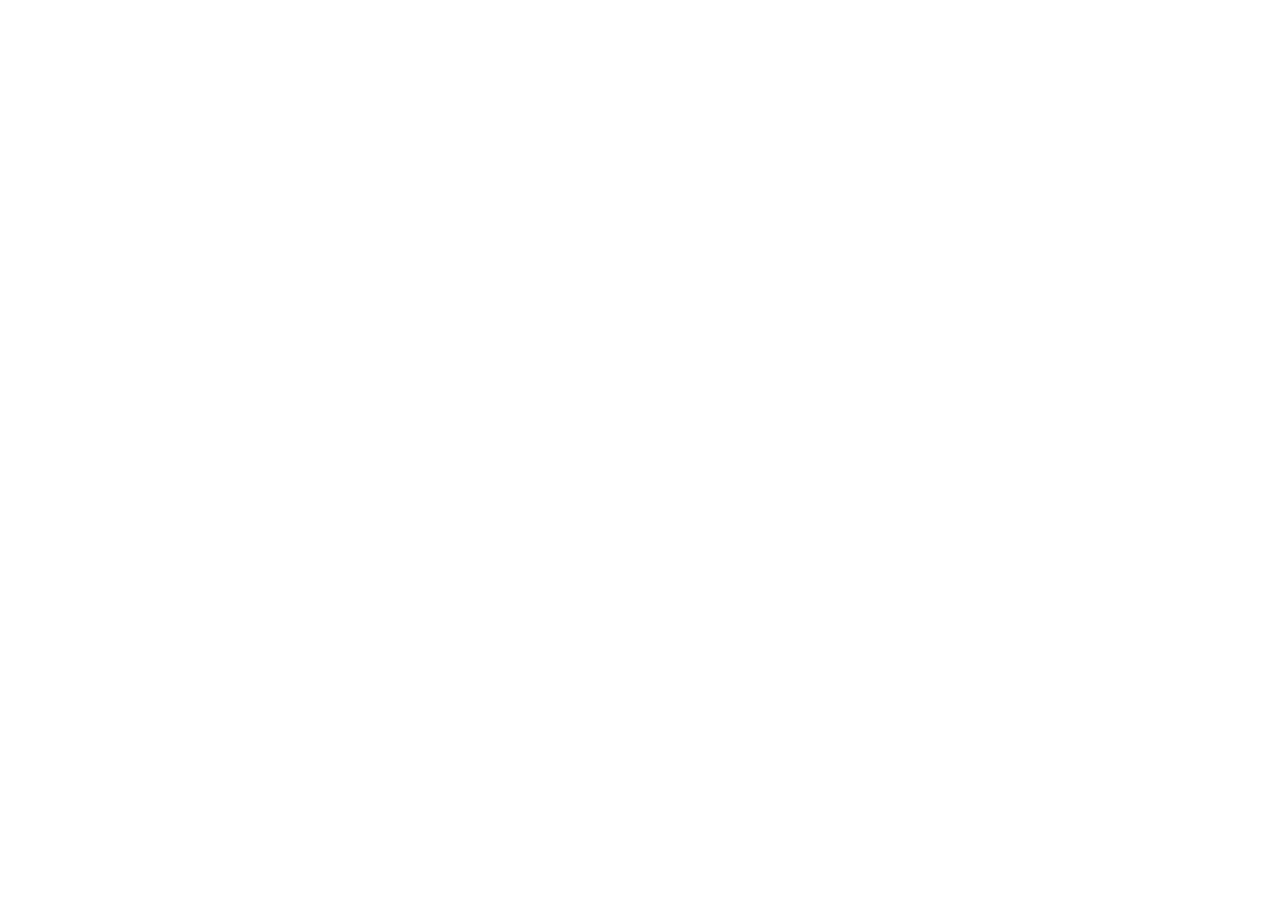
==== index.html @ a0171136 "updated rdr" ====
<!DOCTYPE html>
<html>
<head>
  <meta charset="utf-8">
  <meta name="viewport" content="width=device-width, initial-scale=1">
  <meta http-equiv="refresh" content="0; url=/film">
  <title></title>
</head>
<body>
</body>
</html>
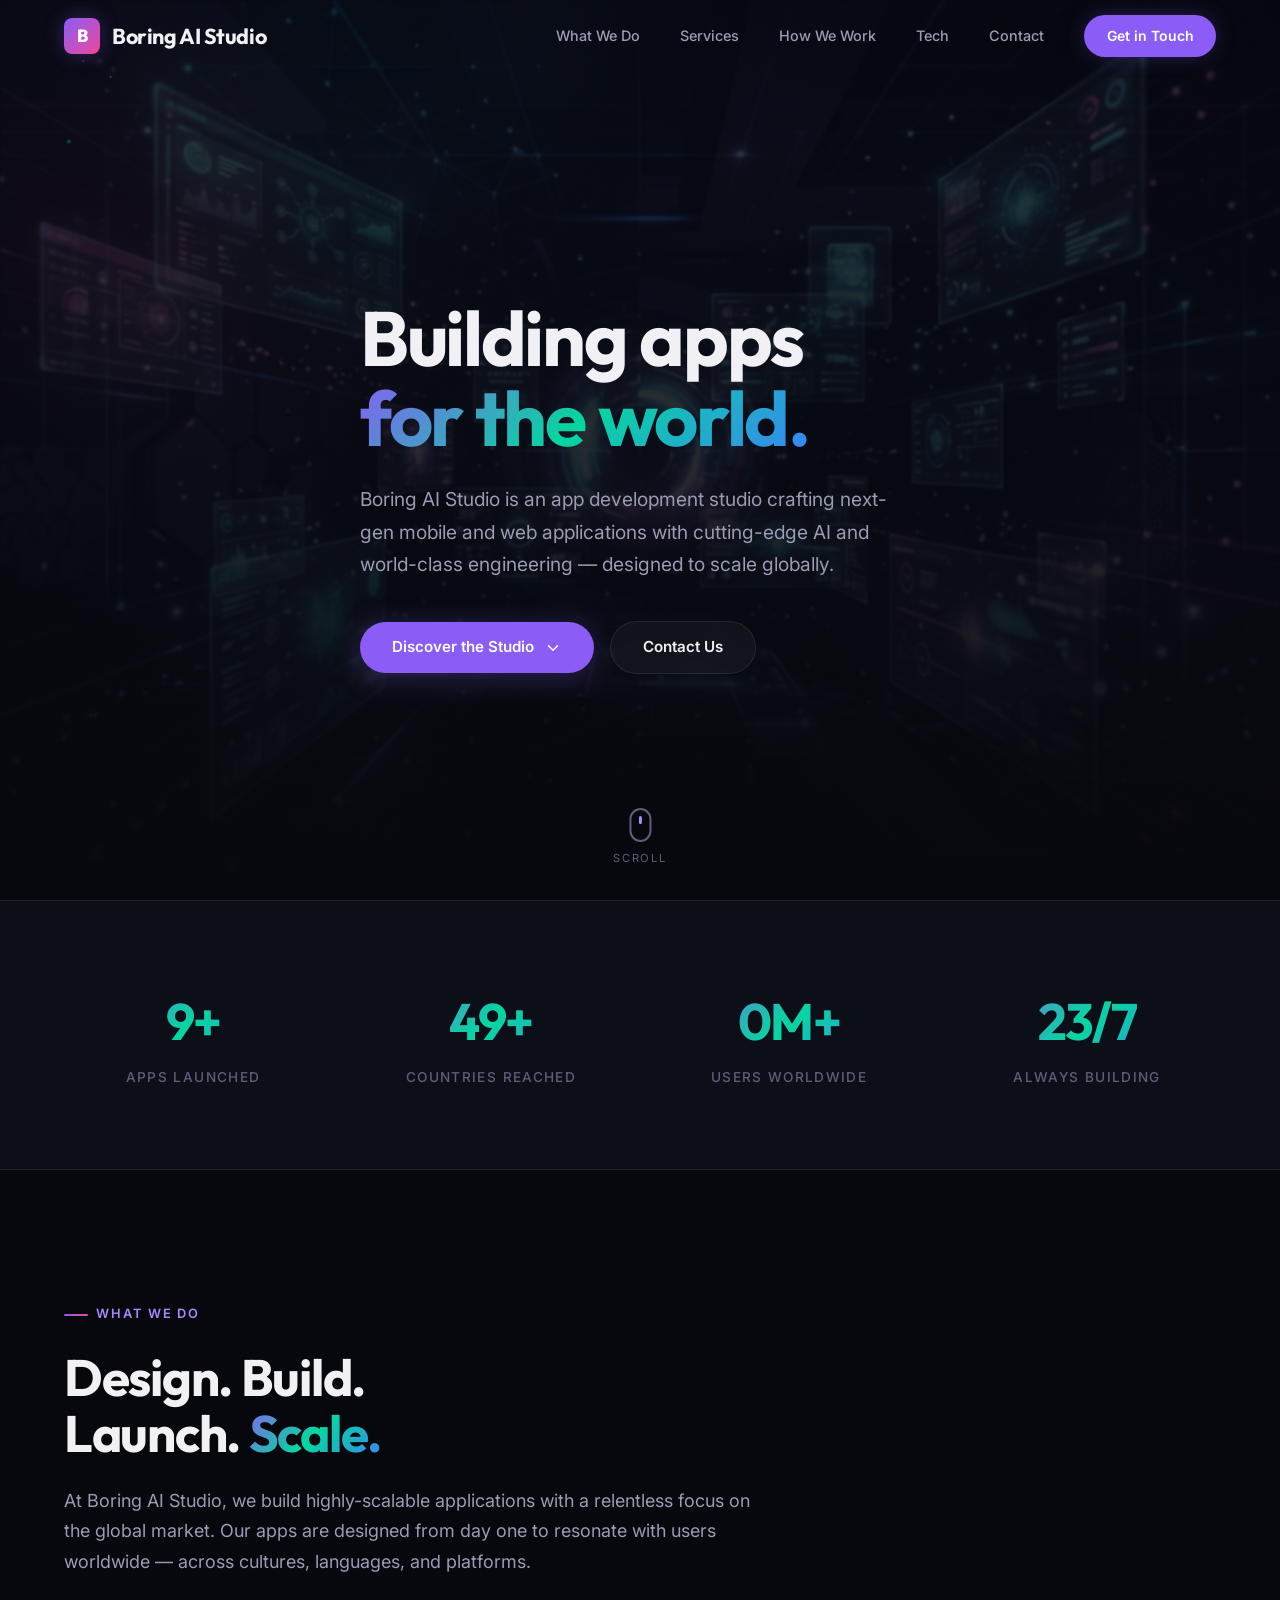
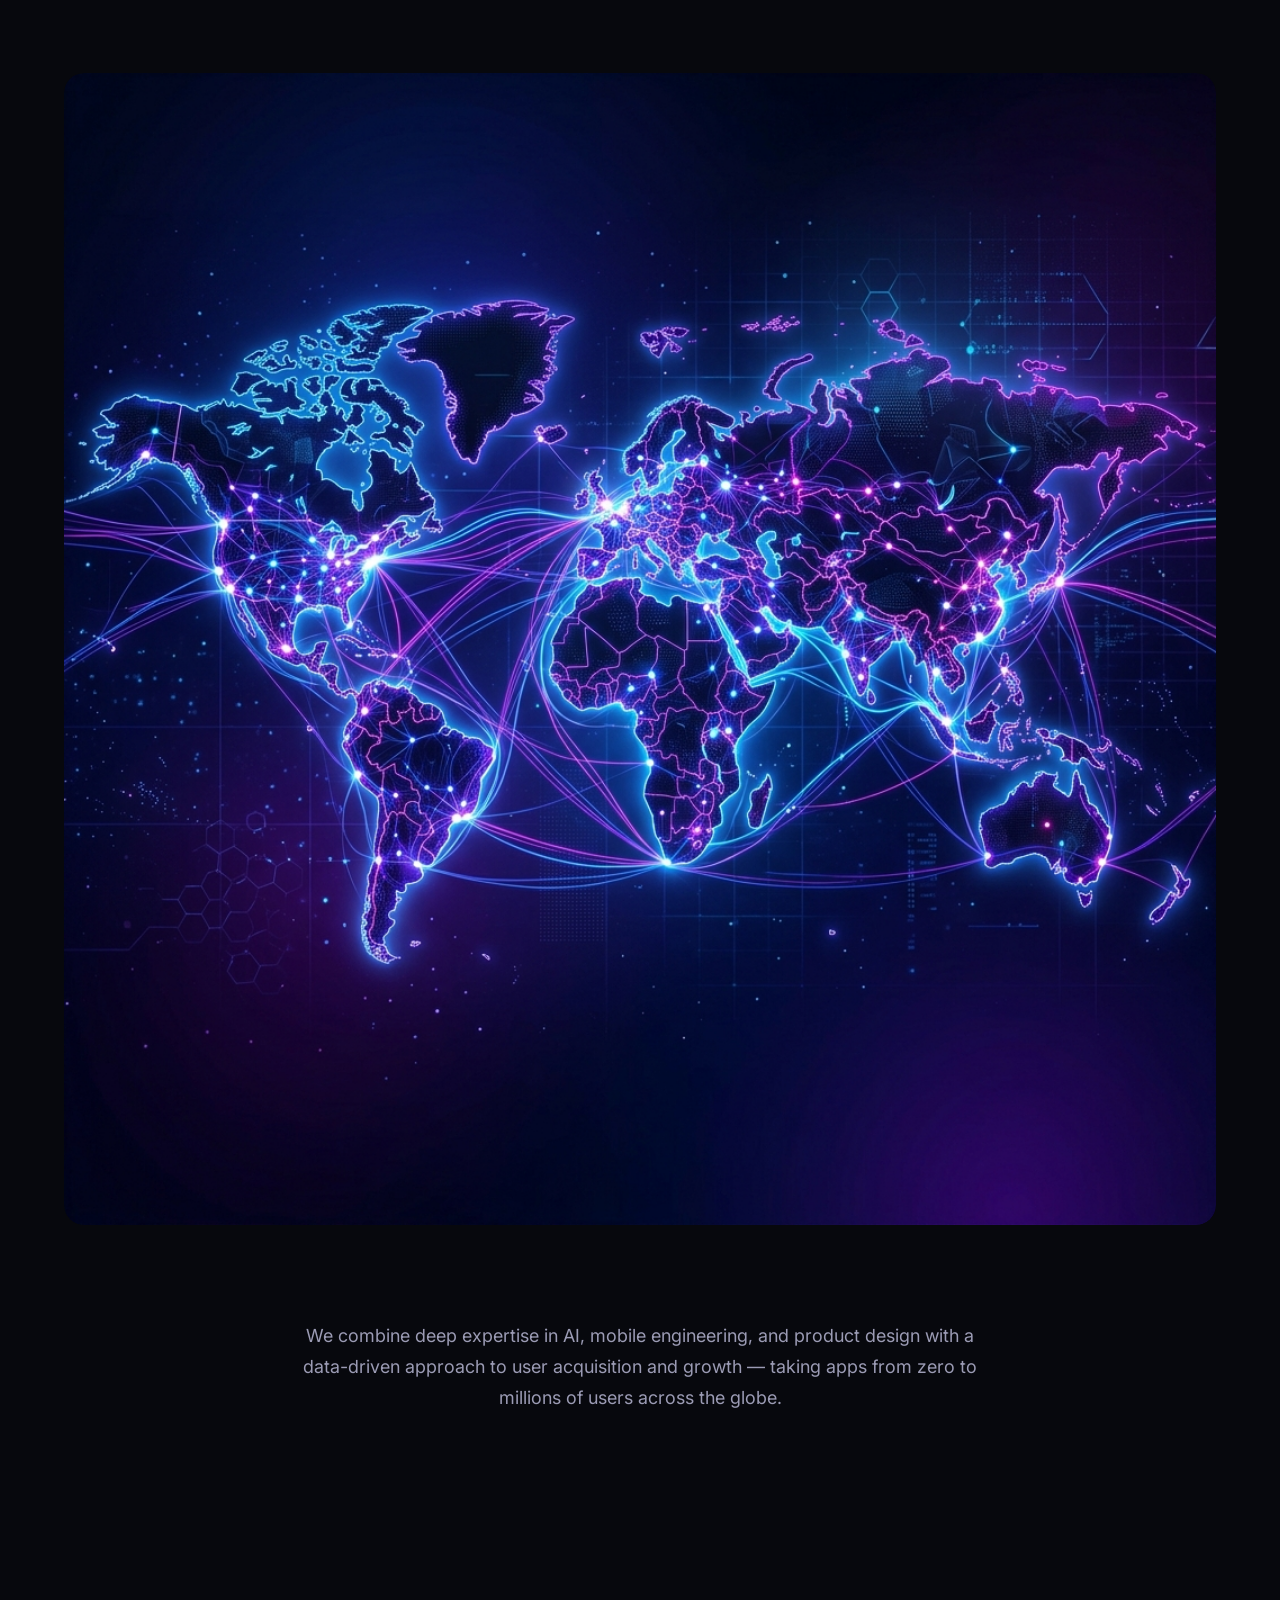
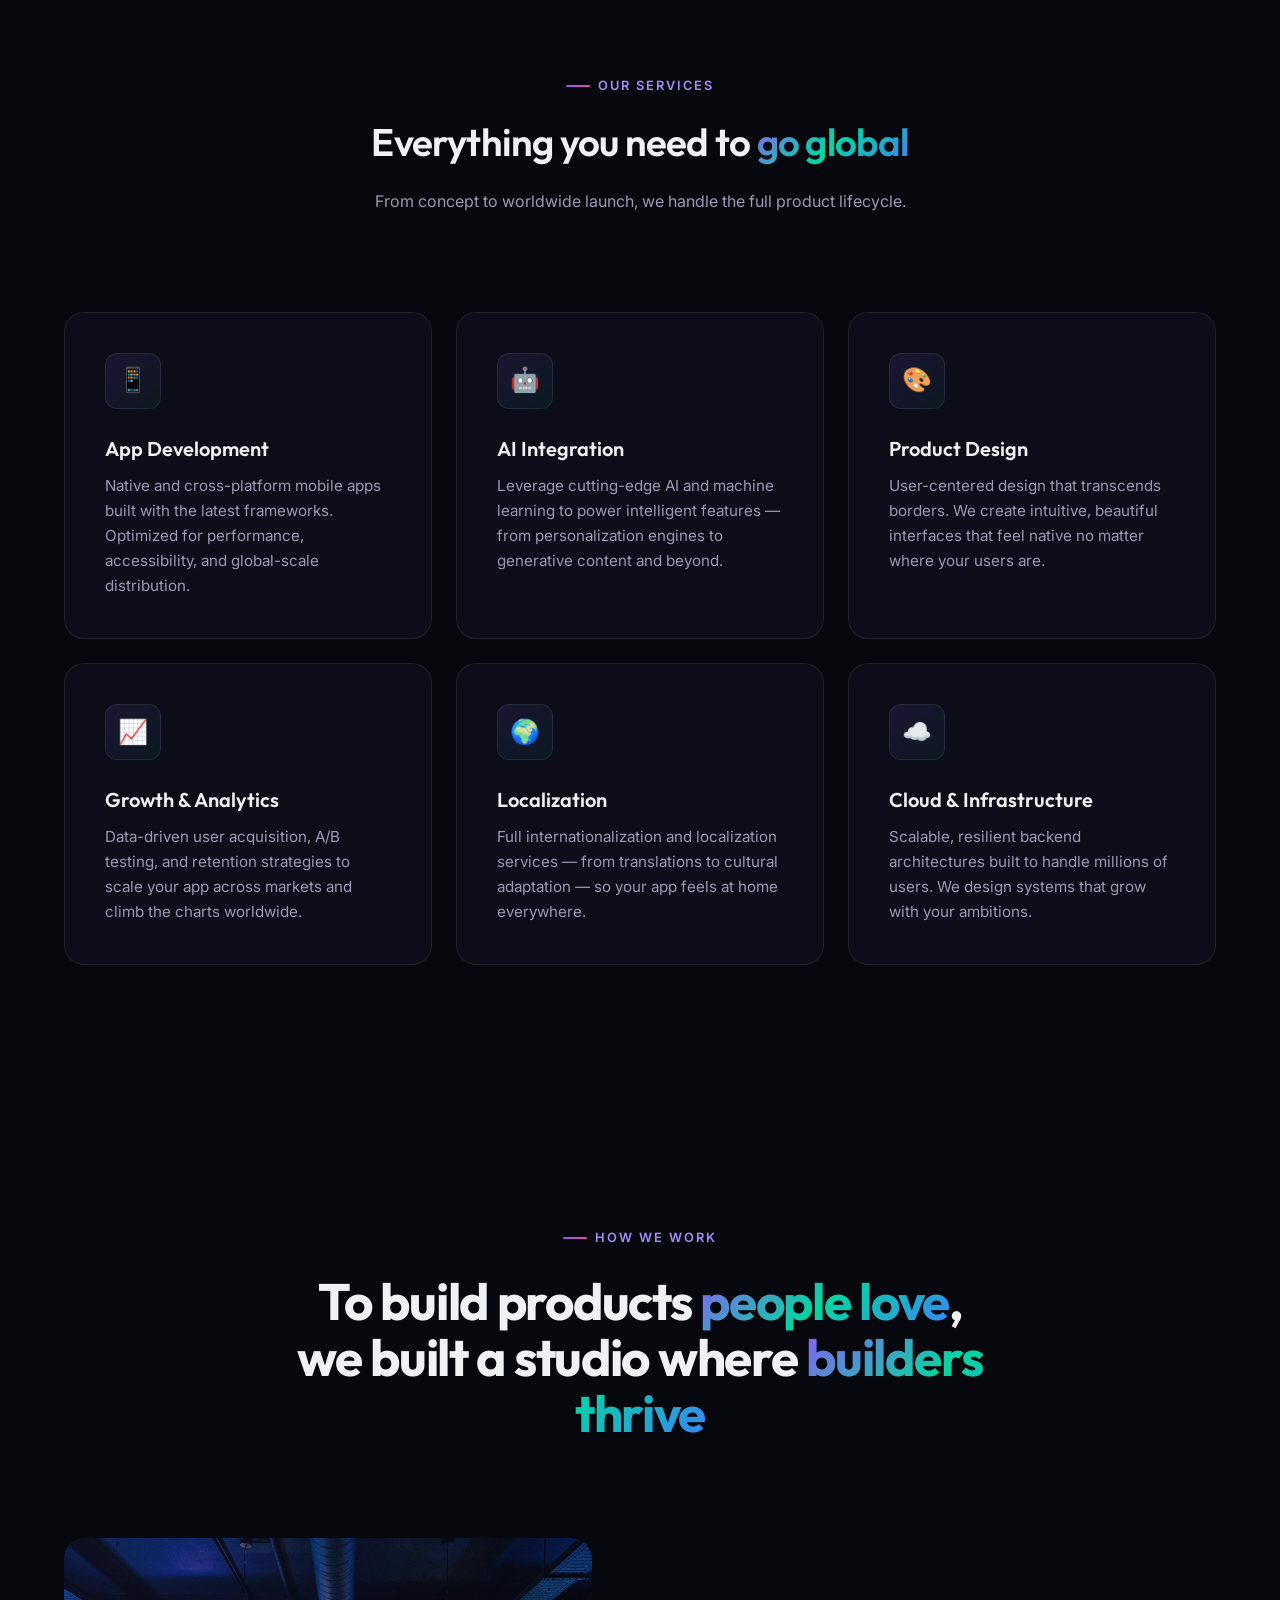
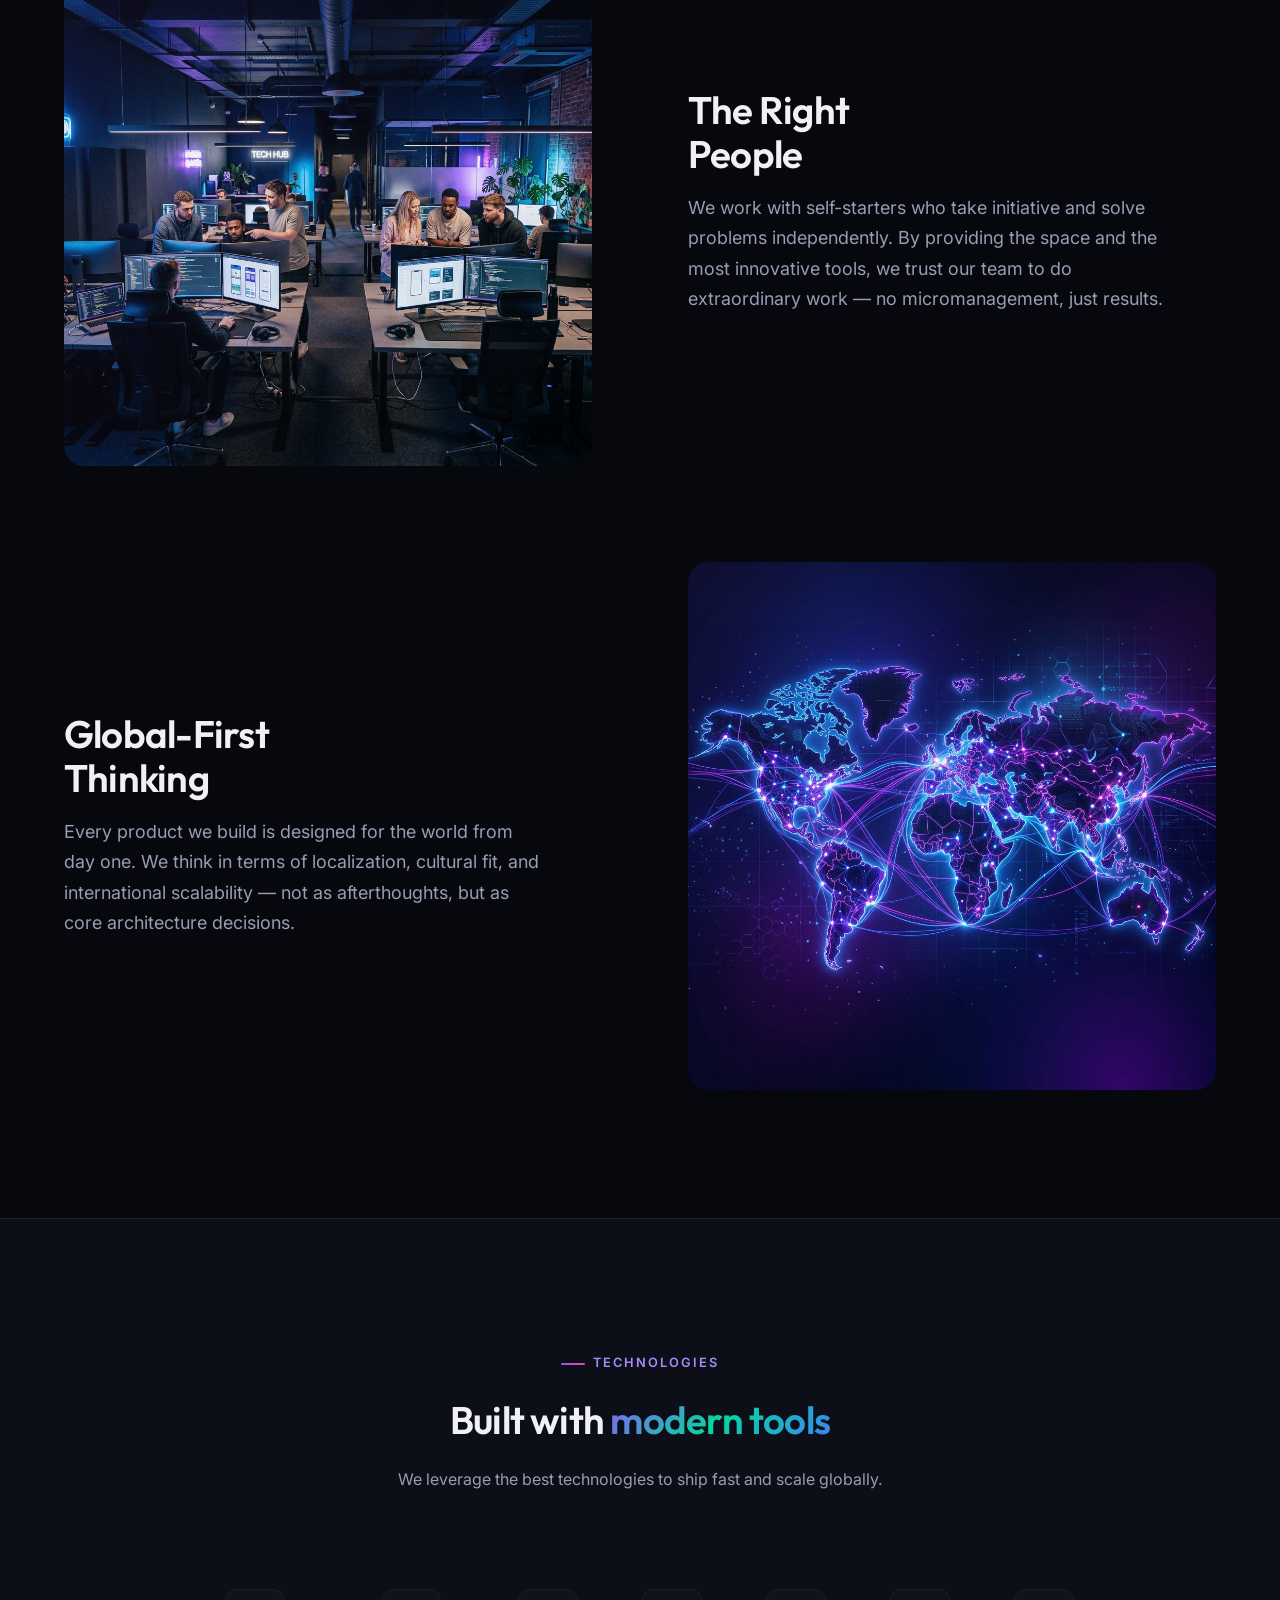
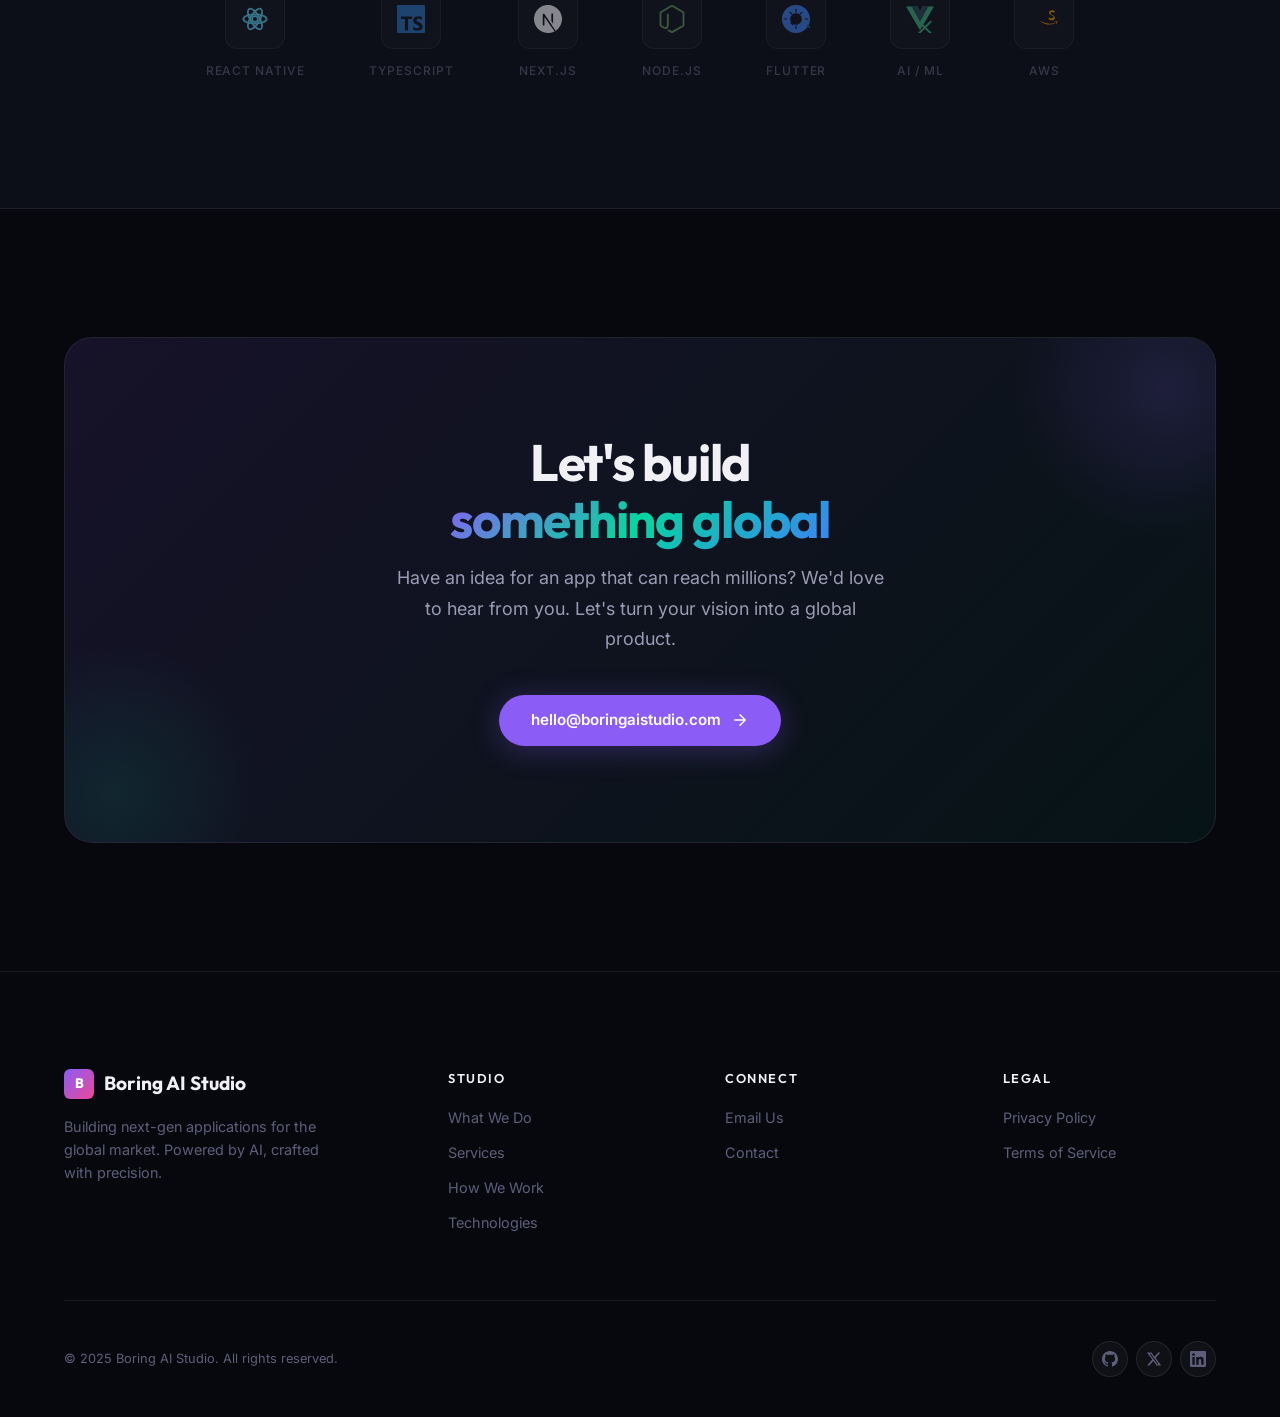
==== commit cc31dfaf: "BAA landing" ====
--- a/index.html
+++ b/index.html
@@ -1,11 +1,385 @@
 <!DOCTYPE html>
-<html>
+<html lang="en">
 <head>
-  <meta charset="utf-8">
-  <meta name="viewport" content="width=device-width, initial-scale=1">
-  <meta http-equiv="refresh" content="0; url=/film">
-  <title></title>
+  <meta charset="UTF-8">
+  <meta name="viewport" content="width=device-width, initial-scale=1.0, viewport-fit=cover">
+  <title>Boring AI Studio — Building Apps for the Global Market</title>
+  <meta name="description" content="Boring AI Studio is an app development studio building next-gen mobile and web applications for the global market using cutting-edge AI and modern technology.">
+  <meta name="robots" content="index,follow">
+
+  <!-- Open Graph -->
+  <meta property="og:title" content="Boring AI Studio — Building Apps for the Global Market">
+  <meta property="og:description" content="We design, build, and scale applications that reach users worldwide. Powered by AI, crafted with precision.">
+  <meta property="og:type" content="website">
+  <meta property="og:url" content="https://boringaistudio.com">
+  <meta property="og:locale" content="en_US">
+  <meta property="og:site_name" content="Boring AI Studio">
+
+  <!-- Twitter -->
+  <meta name="twitter:card" content="summary">
+
+  <!-- Fonts -->
+  <link rel="preconnect" href="https://fonts.googleapis.com">
+  <link rel="preconnect" href="https://fonts.gstatic.com" crossorigin>
+  <link href="https://fonts.googleapis.com/css2?family=Inter:wght@400;500;600;700&family=Outfit:wght@500;600;700;800&display=swap" rel="stylesheet">
+
+  <!-- Styles -->
+  <link rel="stylesheet" href="styles.css">
 </head>
 <body>
+
+  <!-- ============================================================
+       HEADER
+       ============================================================ -->
+  <header class="header" id="main-header">
+    <div class="header__inner">
+      <a href="/" class="header__logo" aria-label="Boring AI Studio Home">
+        <span class="header__logo-icon">B</span>
+        Boring AI Studio
+      </a>
+
+      <nav class="header__nav" aria-label="Main navigation">
+        <a href="#what-we-do" class="header__nav-link" id="nav-what-we-do">What We Do</a>
+        <a href="#services" class="header__nav-link" id="nav-services">Services</a>
+        <a href="#how-we-work" class="header__nav-link" id="nav-how-we-work">How We Work</a>
+        <a href="#tech" class="header__nav-link" id="nav-tech">Tech</a>
+        <a href="#contact" class="header__nav-link" id="nav-contact">Contact</a>
+        <a href="mailto:hello@boringaistudio.com" class="header__cta" id="header-cta">Get in Touch</a>
+      </nav>
+
+      <button class="header__menu-toggle" id="menu-toggle" aria-label="Menu toggle">
+        <span></span>
+        <span></span>
+        <span></span>
+      </button>
+    </div>
+  </header>
+
+  <!-- Mobile Nav Overlay -->
+  <div class="mobile-nav" id="mobile-nav">
+    <a href="#what-we-do" class="mobile-nav__link">What We Do</a>
+    <a href="#services" class="mobile-nav__link">Services</a>
+    <a href="#how-we-work" class="mobile-nav__link">How We Work</a>
+    <a href="#tech" class="mobile-nav__link">Tech</a>
+    <a href="#contact" class="mobile-nav__link">Contact</a>
+    <a href="mailto:hello@boringaistudio.com" class="btn btn--primary" style="margin-top: 1rem;">Get in Touch</a>
+  </div>
+
+  <main>
+
+    <!-- ============================================================
+         HERO
+         ============================================================ -->
+    <section class="hero" id="hero">
+      <div class="hero__bg">
+        <img src="assets/images/hero-bg.png" alt="" class="hero__bg-image" loading="eager">
+        <div class="hero__bg-overlay"></div>
+      </div>
+      <canvas class="hero__particles" id="hero-particles"></canvas>
+
+      <div class="container hero__content">
+        <h1 class="display-xl hero__title">
+          <span class="line">Building apps</span>
+          <span class="line"><span class="gradient-text">for the world.</span></span>
+        </h1>
+        <p class="hero__description">
+          Boring AI Studio is an app development studio crafting next-gen mobile and web applications with cutting-edge AI and world-class engineering — designed to scale globally.
+        </p>
+        <div class="hero__actions">
+          <a href="#what-we-do" class="btn btn--primary" id="hero-cta-discover">
+            Discover the Studio
+            <svg class="btn__icon" viewBox="0 0 24 24" fill="none" stroke="currentColor" stroke-width="2" stroke-linecap="round" stroke-linejoin="round"><path d="m6 9 6 6 6-6"/></svg>
+          </a>
+          <a href="mailto:hello@boringaistudio.com" class="btn btn--ghost" id="hero-cta-contact">
+            Contact Us
+          </a>
+        </div>
+      </div>
+
+      <div class="hero__scroll-indicator">
+        <div class="hero__scroll-mouse"></div>
+        <span>Scroll</span>
+      </div>
+    </section>
+
+    <!-- ============================================================
+         STATS
+         ============================================================ -->
+    <section class="stats" id="stats">
+      <div class="container">
+        <div class="stats__grid">
+          <div class="stat reveal">
+            <div class="stat__number" data-count-to="10" data-count-suffix="+">0</div>
+            <div class="stat__label">Apps Launched</div>
+          </div>
+          <div class="stat reveal reveal-delay-1">
+            <div class="stat__number" data-count-to="50" data-count-suffix="+">0</div>
+            <div class="stat__label">Countries Reached</div>
+          </div>
+          <div class="stat reveal reveal-delay-2">
+            <div class="stat__number" data-count-to="1" data-count-suffix="M+">0</div>
+            <div class="stat__label">Users Worldwide</div>
+          </div>
+          <div class="stat reveal reveal-delay-3">
+            <div class="stat__number" data-count-to="24" data-count-suffix="/7">0</div>
+            <div class="stat__label">Always Building</div>
+          </div>
+        </div>
+      </div>
+    </section>
+
+    <!-- ============================================================
+         WHAT WE DO
+         ============================================================ -->
+    <section class="what-we-do" id="what-we-do">
+      <div class="container">
+        <div class="what-we-do__header reveal">
+          <span class="section-label">What We Do</span>
+          <h2 class="display-lg what-we-do__title">Design. Build.<br>Launch. <span class="gradient-text">Scale.</span></h2>
+          <p class="body-lg">
+            At Boring AI Studio, we build highly-scalable applications with a relentless focus on the global market. Our apps are designed from day one to resonate with users worldwide — across cultures, languages, and platforms.
+          </p>
+        </div>
+
+        <div class="what-we-do__image-section reveal">
+          <img src="assets/images/global-reach.png" alt="Boring AI Studio global reach map showing connections across continents" loading="lazy">
+        </div>
+
+        <p class="what-we-do__description body-lg reveal">
+          We combine deep expertise in AI, mobile engineering, and product design with a data-driven approach to user acquisition and growth — taking apps from zero to millions of users across the globe.
+        </p>
+      </div>
+    </section>
+
+    <!-- ============================================================
+         SERVICES
+         ============================================================ -->
+    <section class="services" id="services">
+      <div class="container">
+        <div class="services__header reveal">
+          <span class="section-label">Our Services</span>
+          <h2 class="display-md services__title">Everything you need to <span class="gradient-text">go global</span></h2>
+          <p class="body-md">
+            From concept to worldwide launch, we handle the full product lifecycle.
+          </p>
+        </div>
+
+        <div class="services__grid">
+          <article class="service-card reveal" id="service-app-dev">
+            <div class="service-card__icon">📱</div>
+            <h3 class="service-card__title">App Development</h3>
+            <p class="service-card__text">Native and cross-platform mobile apps built with the latest frameworks. Optimized for performance, accessibility, and global-scale distribution.</p>
+          </article>
+
+          <article class="service-card reveal reveal-delay-1" id="service-ai">
+            <div class="service-card__icon">🤖</div>
+            <h3 class="service-card__title">AI Integration</h3>
+            <p class="service-card__text">Leverage cutting-edge AI and machine learning to power intelligent features — from personalization engines to generative content and beyond.</p>
+          </article>
+
+          <article class="service-card reveal reveal-delay-2" id="service-design">
+            <div class="service-card__icon">🎨</div>
+            <h3 class="service-card__title">Product Design</h3>
+            <p class="service-card__text">User-centered design that transcends borders. We create intuitive, beautiful interfaces that feel native no matter where your users are.</p>
+          </article>
+
+          <article class="service-card reveal reveal-delay-1" id="service-growth">
+            <div class="service-card__icon">📈</div>
+            <h3 class="service-card__title">Growth & Analytics</h3>
+            <p class="service-card__text">Data-driven user acquisition, A/B testing, and retention strategies to scale your app across markets and climb the charts worldwide.</p>
+          </article>
+
+          <article class="service-card reveal reveal-delay-2" id="service-localization">
+            <div class="service-card__icon">🌍</div>
+            <h3 class="service-card__title">Localization</h3>
+            <p class="service-card__text">Full internationalization and localization services — from translations to cultural adaptation — so your app feels at home everywhere.</p>
+          </article>
+
+          <article class="service-card reveal reveal-delay-3" id="service-infra">
+            <div class="service-card__icon">☁️</div>
+            <h3 class="service-card__title">Cloud & Infrastructure</h3>
+            <p class="service-card__text">Scalable, resilient backend architectures built to handle millions of users. We design systems that grow with your ambitions.</p>
+          </article>
+        </div>
+      </div>
+    </section>
+
+    <!-- ============================================================
+         HOW WE WORK
+         ============================================================ -->
+    <section class="how-we-work" id="how-we-work">
+      <div class="container">
+        <div class="how-we-work__header reveal">
+          <span class="section-label">How We Work</span>
+          <h2 class="display-lg how-we-work__title">
+            To build products <span class="gradient-text">people love</span>,<br>
+            we built a studio where <span class="gradient-text">builders thrive</span>
+          </h2>
+        </div>
+
+        <div class="feature-row reveal">
+          <div class="feature-row__visual">
+            <img src="assets/images/team-work.png" alt="Boring AI Studio team collaborating in modern workspace" loading="lazy">
+          </div>
+          <div class="feature-row__content">
+            <h3 class="display-md feature-row__title">The Right<br>People</h3>
+            <p class="body-lg feature-row__text">
+              We work with self-starters who take initiative and solve problems independently. By providing the space and the most innovative tools, we trust our team to do extraordinary work — no micromanagement, just results.
+            </p>
+          </div>
+        </div>
+
+        <div class="feature-row feature-row--reverse reveal">
+          <div class="feature-row__visual">
+            <img src="assets/images/global-reach.png" alt="Cutting-edge technology powering global app distribution" loading="lazy">
+          </div>
+          <div class="feature-row__content">
+            <h3 class="display-md feature-row__title">Global-First<br>Thinking</h3>
+            <p class="body-lg feature-row__text">
+              Every product we build is designed for the world from day one. We think in terms of localization, cultural fit, and international scalability — not as afterthoughts, but as core architecture decisions.
+            </p>
+          </div>
+        </div>
+      </div>
+    </section>
+
+    <!-- ============================================================
+         TECH STACK
+         ============================================================ -->
+    <section class="tech-stack" id="tech">
+      <div class="container">
+        <div class="tech-stack__header reveal">
+          <span class="section-label">Technologies</span>
+          <h2 class="display-md tech-stack__title">Built with <span class="gradient-text">modern tools</span></h2>
+          <p class="body-md" style="max-width: 500px; margin: var(--space-sm) auto 0;">We leverage the best technologies to ship fast and scale globally.</p>
+        </div>
+
+        <div class="tech-stack__logos reveal">
+          <div class="tech-logo">
+            <div class="tech-logo__icon">
+              <svg width="28" height="28" viewBox="0 0 24 24" fill="none" stroke="#61dafb" stroke-width="1.5"><circle cx="12" cy="12" r="2.5"/><ellipse cx="12" cy="12" rx="10" ry="4"/><ellipse cx="12" cy="12" rx="10" ry="4" transform="rotate(60 12 12)"/><ellipse cx="12" cy="12" rx="10" ry="4" transform="rotate(120 12 12)"/></svg>
+            </div>
+            <span class="tech-logo__name">React Native</span>
+          </div>
+          <div class="tech-logo">
+            <div class="tech-logo__icon">
+              <svg width="28" height="28" viewBox="0 0 24 24" fill="#3178c6"><path d="M1.125 0C.502 0 0 .502 0 1.125v21.75C0 23.498.502 24 1.125 24h21.75c.623 0 1.125-.502 1.125-1.125V1.125C24 .502 23.498 0 22.875 0zm17.363 9.75c.612 0 1.154.037 1.627.111a6.38 6.38 0 0 1 1.306.34v2.458a3.95 3.95 0 0 0-.643-.361 5.093 5.093 0 0 0-.717-.26 5.453 5.453 0 0 0-1.426-.2c-.3 0-.573.028-.819.086a2.1 2.1 0 0 0-.623.242c-.17.104-.3.229-.393.374a.888.888 0 0 0-.14.49c0 .196.053.373.156.529.104.156.252.304.443.444s.423.276.696.41c.273.135.582.274.926.416.47.197.892.407 1.266.628.374.222.695.473.963.753.268.279.472.598.614.957.142.359.214.776.214 1.253 0 .657-.125 1.21-.373 1.656a3.033 3.033 0 0 1-1.012 1.085 4.38 4.38 0 0 1-1.487.596c-.566.12-1.163.18-1.79.18a9.916 9.916 0 0 1-1.84-.164 5.544 5.544 0 0 1-1.512-.493v-2.63a5.033 5.033 0 0 0 3.237 1.2c.333 0 .624-.03.872-.09.249-.06.456-.144.623-.25.166-.108.29-.234.373-.38a1.023 1.023 0 0 0-.074-1.089 2.12 2.12 0 0 0-.537-.5 5.597 5.597 0 0 0-.807-.444 27.72 27.72 0 0 0-1.007-.436c-.918-.383-1.602-.852-2.053-1.405-.45-.553-.676-1.222-.676-2.005 0-.614.123-1.141.369-1.582.246-.441.58-.804 1.004-1.089a4.494 4.494 0 0 1 1.47-.629 7.536 7.536 0 0 1 1.77-.201zm-15.113.188h9.563v2.166H9.506v9.646H6.789v-9.646H3.375z"/></svg>
+            </div>
+            <span class="tech-logo__name">TypeScript</span>
+          </div>
+          <div class="tech-logo">
+            <div class="tech-logo__icon">
+              <svg width="28" height="28" viewBox="0 0 24 24" fill="none"><path d="M11.572 0c-.176 0-.31.001-.358.007a19.76 19.76 0 0 1-.364.033C7.443.346 4.25 2.185 2.228 5.012a11.875 11.875 0 0 0-2.119 5.243c-.096.659-.108.854-.108 1.747s.012 1.089.108 1.748c.652 4.506 3.86 8.292 8.209 9.695.779.25 1.6.422 2.534.525.363.04 1.935.04 2.299 0 1.611-.178 2.977-.577 4.323-1.264.207-.106.247-.134.219-.158-.02-.013-.9-1.195-1.955-2.62l-1.919-2.592-2.404-3.558a338.739 338.739 0 0 0-2.422-3.556c-.009-.002-.018 1.579-.023 3.51-.007 3.38-.01 3.515-.052 3.595a.426.426 0 0 1-.206.214c-.075.037-.14.044-.495.044H7.81l-.108-.068a.438.438 0 0 1-.157-.171l-.05-.106.006-4.703.007-4.705.072-.092a.645.645 0 0 1 .174-.143c.096-.047.134-.051.54-.051.478 0 .558.018.682.154.035.038 1.337 1.999 2.895 4.361a10760.433 10760.433 0 0 0 4.735 7.17l1.9 2.879.096-.063a12.317 12.317 0 0 0 2.466-2.163 11.944 11.944 0 0 0 2.824-6.134c.096-.66.108-.854.108-1.748 0-.893-.012-1.088-.108-1.747-.652-4.506-3.86-8.292-8.208-9.695a12.597 12.597 0 0 0-2.499-.523A33.119 33.119 0 0 0 11.572 0zm4.069 7.217c.347 0 .408.005.486.047a.473.473 0 0 1 .237.277c.018.06.023 1.365.018 4.304l-.006 4.218-.744-1.14-.746-1.14v-3.066c0-1.982.01-3.097.023-3.15a.478.478 0 0 1 .233-.296c.096-.05.13-.054.5-.054z" fill="white"/></svg>
+            </div>
+            <span class="tech-logo__name">Next.js</span>
+          </div>
+          <div class="tech-logo">
+            <div class="tech-logo__icon">
+              <svg width="28" height="28" viewBox="0 0 24 24" fill="#68a063"><path d="M11.998 24c-.321 0-.641-.084-.922-.247l-2.936-1.737c-.438-.245-.224-.332-.08-.383.585-.203.703-.25 1.328-.604.065-.037.151-.023.218.017l2.256 1.339a.29.29 0 0 0 .272 0l8.795-5.076a.277.277 0 0 0 .134-.238V6.921a.283.283 0 0 0-.137-.242l-8.791-5.072a.278.278 0 0 0-.271 0L3.075 6.68a.284.284 0 0 0-.139.241v10.15a.27.27 0 0 0 .138.236l2.409 1.392c1.307.654 2.108-.116 2.108-.89V7.787c0-.142.114-.253.256-.253h1.115c.139 0 .255.112.255.253v10.021c0 1.745-.95 2.745-2.604 2.745-.508 0-.909 0-2.026-.551L2.28 18.675a1.857 1.857 0 0 1-.922-1.604V6.921c0-.659.353-1.275.922-1.603L11.076.242a1.924 1.924 0 0 1 1.846 0l8.794 5.076c.57.329.924.944.924 1.603v10.15a1.86 1.86 0 0 1-.924 1.604l-8.794 5.078a1.842 1.842 0 0 1-.924.247z"/></svg>
+            </div>
+            <span class="tech-logo__name">Node.js</span>
+          </div>
+          <div class="tech-logo">
+            <div class="tech-logo__icon">
+              <svg width="28" height="28" viewBox="0 0 24 24" fill="#4285f4"><path d="M12 0C5.372 0 0 5.373 0 12s5.372 12 12 12 12-5.373 12-12S18.628 0 12 0zm-.5 3.5h1v3h-1zm-4.5 2l2.12 2.12-.71.71L6.29 6.21zm10 0l.71.71-2.12 2.12-.71-.71zM12 7c2.76 0 5 2.24 5 5s-2.24 5-5 5-5-2.24-5-5 2.24-5 5-5zm-7.5 4.5v1h-3v-1zm18 0v1h-3v-1zm-12.62 5.38l-.71.71-2.12-2.12.71-.71zm12.24 0l2.12 2.12-.71.71-2.12-2.12zM11.5 17.5h1v3h-1z"/></svg>
+            </div>
+            <span class="tech-logo__name">Flutter</span>
+          </div>
+          <div class="tech-logo">
+            <div class="tech-logo__icon">
+              <svg width="28" height="28" viewBox="0 0 24 24" fill="none"><path d="M22.2 14.4L21 13.2l-4.8 4.8-4.8-4.8-1.2 1.2 4.8 4.8-4.8 4.8 1.2 1.2 4.8-4.8 4.8 4.8 1.2-1.2-4.8-4.8z" fill="#41B883"/><path d="M14.4 1.2L12 5.4 9.6 1.2H0l12 20.4L24 1.2z" fill="#41B883"/><path d="M14.4 1.2L12 5.4 9.6 1.2H4.8L12 14.4 19.2 1.2z" fill="#35495E"/></svg>
+            </div>
+            <span class="tech-logo__name">AI / ML</span>
+          </div>
+          <div class="tech-logo">
+            <div class="tech-logo__icon">
+              <svg width="28" height="28" viewBox="0 0 24 24" fill="#FF9900"><path d="M18.75 11.35a4.32 4.32 0 0 1-.79-.08 3.55 3.55 0 0 1-.73-.2l-.14-.08-.13-.07-.11-.07a.28.28 0 0 0-.32.04l-.14.11a1.93 1.93 0 0 0-.17.19c-.06.08-.11.16-.15.25a1.68 1.68 0 0 0-.1.29.55.55 0 0 0 .04.38c.07.13.2.25.38.35a4.06 4.06 0 0 0 .58.28c.23.09.48.17.75.23.27.06.55.1.84.12.29.01.58 0 .86-.05a3.12 3.12 0 0 0 .82-.26c.26-.12.49-.28.68-.49.19-.2.34-.46.43-.77.09-.3.1-.57.05-.82a2.1 2.1 0 0 0-.29-.7 3.26 3.26 0 0 0-.49-.58c-.19-.17-.39-.33-.6-.46-.21-.14-.43-.26-.65-.37a8.94 8.94 0 0 1-.65-.33c-.21-.12-.39-.24-.55-.37a1.54 1.54 0 0 1-.36-.41.88.88 0 0 1-.12-.48c0-.16.04-.3.12-.42.08-.12.18-.22.3-.3.13-.08.27-.14.43-.17.16-.04.32-.05.49-.05.12 0 .23.01.35.03s.23.05.34.08.21.08.31.13.19.1.28.16l.12.08a.28.28 0 0 0 .32-.04l.21-.2c.07-.08.13-.16.18-.25a1.1 1.1 0 0 0 .1-.27c.02-.1.02-.2 0-.3a.62.62 0 0 0-.16-.3c-.09-.1-.22-.2-.38-.28a3.22 3.22 0 0 0-.56-.22c-.21-.06-.44-.1-.68-.13-.24-.03-.49-.04-.74-.02-.25.02-.5.06-.73.13-.24.07-.46.16-.67.28-.21.12-.39.27-.55.45-.16.18-.28.39-.37.64-.09.25-.11.49-.08.72.03.23.11.44.24.64.13.2.29.37.49.53.2.16.41.3.64.43.23.13.47.25.71.36.25.11.49.22.71.33.23.11.43.23.61.37.18.13.33.28.44.44.11.16.17.35.17.56z"/><path d="M21.83 15.48a10.85 10.85 0 0 1-5.18 1.29 11.36 11.36 0 0 1-7.66-2.91c-.16-.14-.03-.34.17-.23A15.42 15.42 0 0 0 16.79 16a15.19 15.19 0 0 0 4.61-.72c.23-.09.42.15.19.34z"/><path d="M22.73 14.38c-.22-.28-1.43-.13-1.97-.07-.17.02-.19-.12-.04-.23 .97-.68 2.55-.48 2.73-.25.19.23-.05 1.83-.96 2.59-.14.12-.27.05-.21-.1.2-.51.66-1.66.45-1.94z"/></svg>
+            </div>
+            <span class="tech-logo__name">AWS</span>
+          </div>
+        </div>
+      </div>
+    </section>
+
+    <!-- ============================================================
+         CTA
+         ============================================================ -->
+    <section class="cta" id="contact">
+      <div class="container">
+        <div class="cta__inner reveal">
+          <h2 class="display-lg cta__title">Let's build<br><span class="gradient-text">something global</span></h2>
+          <p class="body-lg cta__text">Have an idea for an app that can reach millions? We'd love to hear from you. Let's turn your vision into a global product.</p>
+          <div class="cta__actions">
+            <a href="mailto:hello@boringaistudio.com" class="btn btn--primary" id="cta-email">
+              hello@boringaistudio.com
+              <svg class="btn__icon" viewBox="0 0 24 24" fill="none" stroke="currentColor" stroke-width="2" stroke-linecap="round" stroke-linejoin="round"><path d="M5 12h14M12 5l7 7-7 7"/></svg>
+            </a>
+          </div>
+        </div>
+      </div>
+    </section>
+
+  </main>
+
+  <!-- ============================================================
+       FOOTER
+       ============================================================ -->
+  <footer class="footer">
+    <div class="container">
+      <div class="footer__inner">
+        <div class="footer__brand">
+          <div class="footer__logo">
+            <span class="footer__logo-icon">B</span>
+            Boring AI Studio
+          </div>
+          <p class="footer__tagline">Building next-gen applications for the global market. Powered by AI, crafted with precision.</p>
+        </div>
+
+        <div>
+          <h4 class="footer__column-title">Studio</h4>
+          <ul class="footer__links">
+            <li><a href="#what-we-do" class="footer__link" id="footer-what-we-do">What We Do</a></li>
+            <li><a href="#services" class="footer__link" id="footer-services">Services</a></li>
+            <li><a href="#how-we-work" class="footer__link" id="footer-how-we-work">How We Work</a></li>
+            <li><a href="#tech" class="footer__link" id="footer-tech">Technologies</a></li>
+          </ul>
+        </div>
+
+        <div>
+          <h4 class="footer__column-title">Connect</h4>
+          <ul class="footer__links">
+            <li><a href="mailto:hello@boringaistudio.com" class="footer__link" id="footer-email">Email Us</a></li>
+            <li><a href="#contact" class="footer__link" id="footer-contact">Contact</a></li>
+          </ul>
+        </div>
+
+        <div>
+          <h4 class="footer__column-title">Legal</h4>
+          <ul class="footer__links">
+            <li><a href="#" class="footer__link" id="footer-privacy">Privacy Policy</a></li>
+            <li><a href="#" class="footer__link" id="footer-terms">Terms of Service</a></li>
+          </ul>
+        </div>
+      </div>
+
+      <div class="footer__bottom">
+        <p class="footer__copyright">&copy; 2025 Boring AI Studio. All rights reserved.</p>
+        <div class="footer__socials">
+          <a href="#" class="footer__social-link" aria-label="GitHub" id="social-github">
+            <svg viewBox="0 0 24 24"><path d="M12 0c-6.626 0-12 5.373-12 12 0 5.302 3.438 9.8 8.207 11.387.599.111.793-.261.793-.577v-2.234c-3.338.726-4.033-1.416-4.033-1.416-.546-1.387-1.333-1.756-1.333-1.756-1.089-.745.083-.729.083-.729 1.205.084 1.839 1.237 1.839 1.237 1.07 1.834 2.807 1.304 3.492.997.107-.775.418-1.305.762-1.604-2.665-.305-5.467-1.334-5.467-5.931 0-1.311.469-2.381 1.236-3.221-.124-.303-.535-1.524.117-3.176 0 0 1.008-.322 3.301 1.23.957-.266 1.983-.399 3.003-.404 1.02.005 2.047.138 3.006.404 2.291-1.552 3.297-1.23 3.297-1.23.653 1.653.242 2.874.118 3.176.77.84 1.235 1.911 1.235 3.221 0 4.609-2.807 5.624-5.479 5.921.43.372.823 1.102.823 2.222v3.293c0 .319.192.694.801.576 4.765-1.589 8.199-6.086 8.199-11.386 0-6.627-5.373-12-12-12z"/></svg>
+          </a>
+          <a href="#" class="footer__social-link" aria-label="X (Twitter)" id="social-twitter">
+            <svg viewBox="0 0 24 24"><path d="M18.244 2.25h3.308l-7.227 8.26 8.502 11.24H16.17l-5.214-6.817L4.99 21.75H1.68l7.73-8.835L1.254 2.25H8.08l4.713 6.231zm-1.161 17.52h1.833L7.084 4.126H5.117z"/></svg>
+          </a>
+          <a href="#" class="footer__social-link" aria-label="LinkedIn" id="social-linkedin">
+            <svg viewBox="0 0 24 24"><path d="M20.447 20.452h-3.554v-5.569c0-1.328-.027-3.037-1.852-3.037-1.853 0-2.136 1.445-2.136 2.939v5.667H9.351V9h3.414v1.561h.046c.477-.9 1.637-1.85 3.37-1.85 3.601 0 4.267 2.37 4.267 5.455v6.286zM5.337 7.433c-1.144 0-2.063-.926-2.063-2.065 0-1.138.92-2.063 2.063-2.063 1.14 0 2.064.925 2.064 2.063 0 1.139-.925 2.065-2.064 2.065zm1.782 13.019H3.555V9h3.564v11.452zM22.225 0H1.771C.792 0 0 .774 0 1.729v20.542C0 23.227.792 24 1.771 24h20.451C23.2 24 24 23.227 24 22.271V1.729C24 .774 23.2 0 22.222 0h.003z"/></svg>
+          </a>
+        </div>
+      </div>
+    </div>
+  </footer>
+
+  <!-- Scripts -->
+  <script src="script.js"></script>
 </body>
 </html>
--- a/styles.css
+++ b/styles.css
@@ -0,0 +1,1141 @@
+/* ================================================================
+   Boring AI Studio — Design System & Styles
+   ================================================================ */
+
+/* --- Reset & Base --- */
+*, *::before, *::after {
+  margin: 0;
+  padding: 0;
+  box-sizing: border-box;
+}
+
+:root {
+  /* Color Palette */
+  --bg-primary: #07080d;
+  --bg-secondary: #0d0f18;
+  --bg-card: rgba(16, 18, 32, 0.65);
+  --bg-card-hover: rgba(24, 27, 48, 0.8);
+  --bg-glass: rgba(255, 255, 255, 0.04);
+  --bg-glass-border: rgba(255, 255, 255, 0.08);
+
+  --text-primary: #f0f0f5;
+  --text-secondary: #9b9bb4;
+  --text-muted: #5e5e7a;
+
+  --accent-purple: #8b5cf6;
+  --accent-purple-light: #a78bfa;
+  --accent-cyan: #06d6a0;
+  --accent-cyan-dark: #04b589;
+  --accent-blue: #3b82f6;
+  --accent-pink: #ec4899;
+
+  --gradient-hero: linear-gradient(135deg, #8b5cf6 0%, #06d6a0 50%, #3b82f6 100%);
+  --gradient-accent: linear-gradient(135deg, #8b5cf6 0%, #ec4899 100%);
+  --gradient-card: linear-gradient(135deg, rgba(139, 92, 246, 0.12) 0%, rgba(6, 214, 160, 0.06) 100%);
+
+  /* Typography */
+  --font-display: 'Outfit', sans-serif;
+  --font-body: 'Inter', sans-serif;
+
+  /* Spacing */
+  --space-xs: 0.5rem;
+  --space-sm: 1rem;
+  --space-md: 1.5rem;
+  --space-lg: 2.5rem;
+  --space-xl: 4rem;
+  --space-2xl: 6rem;
+  --space-3xl: 8rem;
+
+  /* Layout */
+  --max-width: 1200px;
+  --header-height: 72px;
+
+  /* Effects */
+  --radius-sm: 8px;
+  --radius-md: 12px;
+  --radius-lg: 20px;
+  --radius-xl: 28px;
+  --shadow-glow: 0 0 60px rgba(139, 92, 246, 0.15);
+  --transition-fast: 0.2s cubic-bezier(0.4, 0, 0.2, 1);
+  --transition-smooth: 0.4s cubic-bezier(0.4, 0, 0.2, 1);
+  --transition-spring: 0.6s cubic-bezier(0.34, 1.56, 0.64, 1);
+}
+
+html {
+  scroll-behavior: smooth;
+  -webkit-font-smoothing: antialiased;
+  -moz-osx-font-smoothing: grayscale;
+}
+
+body {
+  font-family: var(--font-body);
+  background-color: var(--bg-primary);
+  color: var(--text-primary);
+  line-height: 1.6;
+  overflow-x: hidden;
+}
+
+a {
+  color: inherit;
+  text-decoration: none;
+}
+
+img {
+  max-width: 100%;
+  height: auto;
+  display: block;
+}
+
+/* --- Utility --- */
+.container {
+  max-width: var(--max-width);
+  margin: 0 auto;
+  padding: 0 var(--space-md);
+}
+
+.sr-only {
+  position: absolute;
+  width: 1px;
+  height: 1px;
+  padding: 0;
+  margin: -1px;
+  overflow: hidden;
+  clip: rect(0, 0, 0, 0);
+  white-space: nowrap;
+  border: 0;
+}
+
+/* --- Section Label --- */
+.section-label {
+  display: inline-flex;
+  align-items: center;
+  gap: 0.5rem;
+  font-family: var(--font-body);
+  font-size: 0.8rem;
+  font-weight: 600;
+  letter-spacing: 0.15em;
+  text-transform: uppercase;
+  color: var(--accent-purple-light);
+  margin-bottom: var(--space-md);
+}
+
+.section-label::before {
+  content: '';
+  display: inline-block;
+  width: 24px;
+  height: 2px;
+  background: var(--gradient-accent);
+  border-radius: 2px;
+}
+
+/* --- Typography --- */
+.display-xl {
+  font-family: var(--font-display);
+  font-size: clamp(2.8rem, 6vw, 5.5rem);
+  font-weight: 700;
+  line-height: 1.05;
+  letter-spacing: -0.03em;
+}
+
+.display-lg {
+  font-family: var(--font-display);
+  font-size: clamp(2rem, 4vw, 3.5rem);
+  font-weight: 700;
+  line-height: 1.1;
+  letter-spacing: -0.025em;
+}
+
+.display-md {
+  font-family: var(--font-display);
+  font-size: clamp(1.5rem, 3vw, 2.5rem);
+  font-weight: 600;
+  line-height: 1.15;
+  letter-spacing: -0.02em;
+}
+
+.headline {
+  font-family: var(--font-display);
+  font-size: clamp(1.2rem, 2vw, 1.75rem);
+  font-weight: 500;
+  line-height: 1.4;
+}
+
+.body-lg {
+  font-size: 1.125rem;
+  line-height: 1.7;
+  color: var(--text-secondary);
+}
+
+.body-md {
+  font-size: 1rem;
+  line-height: 1.7;
+  color: var(--text-secondary);
+}
+
+.gradient-text {
+  background: var(--gradient-hero);
+  -webkit-background-clip: text;
+  -webkit-text-fill-color: transparent;
+  background-clip: text;
+}
+
+/* ================================================================
+   HEADER
+   ================================================================ */
+.header {
+  position: fixed;
+  top: 0;
+  left: 0;
+  right: 0;
+  z-index: 100;
+  height: var(--header-height);
+  transition: background var(--transition-smooth), box-shadow var(--transition-smooth);
+}
+
+.header--scrolled {
+  background: rgba(7, 8, 13, 0.85);
+  backdrop-filter: blur(20px);
+  -webkit-backdrop-filter: blur(20px);
+  box-shadow: 0 1px 0 var(--bg-glass-border);
+}
+
+.header__inner {
+  display: flex;
+  align-items: center;
+  justify-content: space-between;
+  height: 100%;
+  max-width: var(--max-width);
+  margin: 0 auto;
+  padding: 0 var(--space-md);
+}
+
+.header__logo {
+  display: flex;
+  align-items: center;
+  gap: 0.75rem;
+  font-family: var(--font-display);
+  font-weight: 700;
+  font-size: 1.35rem;
+  letter-spacing: -0.02em;
+  color: var(--text-primary);
+  z-index: 101;
+}
+
+.header__logo-icon {
+  width: 36px;
+  height: 36px;
+  border-radius: var(--radius-sm);
+  background: var(--gradient-accent);
+  display: flex;
+  align-items: center;
+  justify-content: center;
+  font-size: 1.1rem;
+  font-weight: 800;
+  color: #fff;
+  box-shadow: 0 0 20px rgba(139, 92, 246, 0.3);
+}
+
+.header__nav {
+  display: flex;
+  align-items: center;
+  gap: var(--space-lg);
+}
+
+.header__nav-link {
+  font-size: 0.9rem;
+  font-weight: 500;
+  color: var(--text-secondary);
+  transition: color var(--transition-fast);
+  position: relative;
+}
+
+.header__nav-link::after {
+  content: '';
+  position: absolute;
+  bottom: -4px;
+  left: 0;
+  width: 0;
+  height: 2px;
+  background: var(--gradient-accent);
+  border-radius: 2px;
+  transition: width var(--transition-smooth);
+}
+
+.header__nav-link:hover {
+  color: var(--text-primary);
+}
+
+.header__nav-link:hover::after {
+  width: 100%;
+}
+
+.header__cta {
+  display: inline-flex;
+  align-items: center;
+  gap: 0.5rem;
+  padding: 0.6rem 1.4rem;
+  font-size: 0.875rem;
+  font-weight: 600;
+  color: #fff;
+  background: var(--accent-purple);
+  border: none;
+  border-radius: var(--radius-xl);
+  cursor: pointer;
+  transition: all var(--transition-smooth);
+  box-shadow: 0 0 20px rgba(139, 92, 246, 0.25);
+}
+
+.header__cta:hover {
+  background: var(--accent-purple-light);
+  box-shadow: 0 0 30px rgba(139, 92, 246, 0.4);
+  transform: translateY(-1px);
+}
+
+/* Mobile Menu Toggle */
+.header__menu-toggle {
+  display: none;
+  flex-direction: column;
+  gap: 5px;
+  background: none;
+  border: none;
+  cursor: pointer;
+  padding: 8px;
+  z-index: 101;
+}
+
+.header__menu-toggle span {
+  display: block;
+  width: 22px;
+  height: 2px;
+  background: var(--text-primary);
+  border-radius: 2px;
+  transition: all var(--transition-smooth);
+}
+
+.header__menu-toggle.active span:nth-child(1) {
+  transform: rotate(45deg) translate(5px, 5px);
+}
+.header__menu-toggle.active span:nth-child(2) {
+  opacity: 0;
+}
+.header__menu-toggle.active span:nth-child(3) {
+  transform: rotate(-45deg) translate(5px, -5px);
+}
+
+/* ================================================================
+   HERO SECTION
+   ================================================================ */
+.hero {
+  position: relative;
+  min-height: 100vh;
+  display: flex;
+  align-items: center;
+  overflow: hidden;
+  padding-top: var(--header-height);
+}
+
+.hero__bg {
+  position: absolute;
+  inset: 0;
+  z-index: 0;
+}
+
+.hero__bg-image {
+  position: absolute;
+  inset: 0;
+  width: 100%;
+  height: 100%;
+  object-fit: cover;
+  opacity: 0.35;
+  filter: blur(1px);
+}
+
+.hero__bg-overlay {
+  position: absolute;
+  inset: 0;
+  background: linear-gradient(
+    180deg,
+    rgba(7, 8, 13, 0.4) 0%,
+    rgba(7, 8, 13, 0.6) 50%,
+    var(--bg-primary) 100%
+  );
+}
+
+/* Animated particles canvas */
+.hero__particles {
+  position: absolute;
+  inset: 0;
+  z-index: 1;
+}
+
+.hero__content {
+  position: relative;
+  z-index: 2;
+  max-width: 800px;
+  padding: var(--space-3xl) 0;
+}
+
+.hero__title {
+  margin-bottom: var(--space-md);
+}
+
+.hero__title .line {
+  display: block;
+}
+
+.hero__description {
+  max-width: 560px;
+  margin-bottom: var(--space-lg);
+  font-size: 1.2rem;
+  line-height: 1.7;
+  color: var(--text-secondary);
+}
+
+.hero__actions {
+  display: flex;
+  align-items: center;
+  gap: var(--space-sm);
+  flex-wrap: wrap;
+}
+
+/* Buttons */
+.btn {
+  display: inline-flex;
+  align-items: center;
+  justify-content: center;
+  gap: 0.6rem;
+  padding: 0.85rem 2rem;
+  font-family: var(--font-body);
+  font-size: 0.95rem;
+  font-weight: 600;
+  border-radius: var(--radius-xl);
+  border: none;
+  cursor: pointer;
+  transition: all var(--transition-smooth);
+  text-decoration: none;
+  white-space: nowrap;
+}
+
+.btn--primary {
+  color: #fff;
+  background: var(--accent-purple);
+  box-shadow: 0 4px 30px rgba(139, 92, 246, 0.3);
+}
+
+.btn--primary:hover {
+  background: var(--accent-purple-light);
+  box-shadow: 0 6px 40px rgba(139, 92, 246, 0.45);
+  transform: translateY(-2px);
+}
+
+.btn--ghost {
+  color: var(--text-primary);
+  background: var(--bg-glass);
+  border: 1px solid var(--bg-glass-border);
+  backdrop-filter: blur(10px);
+}
+
+.btn--ghost:hover {
+  background: rgba(255, 255, 255, 0.08);
+  border-color: rgba(255, 255, 255, 0.15);
+  transform: translateY(-2px);
+}
+
+.btn__icon {
+  width: 18px;
+  height: 18px;
+  transition: transform var(--transition-smooth);
+}
+
+.btn:hover .btn__icon {
+  transform: translateX(3px);
+}
+
+/* Scroll indicator */
+.hero__scroll-indicator {
+  position: absolute;
+  bottom: 2rem;
+  left: 50%;
+  transform: translateX(-50%);
+  z-index: 2;
+  display: flex;
+  flex-direction: column;
+  align-items: center;
+  gap: 0.5rem;
+  animation: float 3s ease-in-out infinite;
+}
+
+.hero__scroll-indicator span {
+  font-size: 0.7rem;
+  letter-spacing: 0.15em;
+  text-transform: uppercase;
+  color: var(--text-muted);
+}
+
+.hero__scroll-mouse {
+  width: 22px;
+  height: 34px;
+  border: 2px solid var(--text-muted);
+  border-radius: 12px;
+  position: relative;
+}
+
+.hero__scroll-mouse::after {
+  content: '';
+  position: absolute;
+  top: 6px;
+  left: 50%;
+  transform: translateX(-50%);
+  width: 3px;
+  height: 8px;
+  background: var(--accent-purple-light);
+  border-radius: 3px;
+  animation: scrollPulse 2s ease-in-out infinite;
+}
+
+@keyframes float {
+  0%, 100% { transform: translateX(-50%) translateY(0); }
+  50% { transform: translateX(-50%) translateY(-8px); }
+}
+
+@keyframes scrollPulse {
+  0%, 100% { opacity: 0; transform: translateX(-50%) translateY(0); }
+  50% { opacity: 1; transform: translateX(-50%) translateY(6px); }
+}
+
+/* ================================================================
+   STATS STRIP
+   ================================================================ */
+.stats {
+  position: relative;
+  padding: var(--space-xl) 0;
+  border-top: 1px solid var(--bg-glass-border);
+  border-bottom: 1px solid var(--bg-glass-border);
+  background: var(--bg-secondary);
+}
+
+.stats__grid {
+  display: grid;
+  grid-template-columns: repeat(4, 1fr);
+  gap: var(--space-lg);
+  text-align: center;
+}
+
+.stat {
+  padding: var(--space-sm) 0;
+}
+
+.stat__number {
+  font-family: var(--font-display);
+  font-size: clamp(2.2rem, 4vw, 3.5rem);
+  font-weight: 700;
+  letter-spacing: -0.03em;
+  background: var(--gradient-hero);
+  -webkit-background-clip: text;
+  -webkit-text-fill-color: transparent;
+  background-clip: text;
+  margin-bottom: 0.25rem;
+}
+
+.stat__label {
+  font-size: 0.85rem;
+  font-weight: 500;
+  color: var(--text-muted);
+  text-transform: uppercase;
+  letter-spacing: 0.1em;
+}
+
+/* ================================================================
+   WHAT WE DO
+   ================================================================ */
+.what-we-do {
+  padding: var(--space-3xl) 0;
+  position: relative;
+}
+
+.what-we-do__header {
+  max-width: 700px;
+  margin-bottom: var(--space-2xl);
+}
+
+.what-we-do__title {
+  margin-bottom: var(--space-md);
+}
+
+.what-we-do__image-section {
+  position: relative;
+  margin: var(--space-2xl) 0;
+  border-radius: var(--radius-lg);
+  overflow: hidden;
+}
+
+.what-we-do__image-section img {
+  width: 100%;
+  height: auto;
+  border-radius: var(--radius-lg);
+}
+
+.what-we-do__description {
+  max-width: 700px;
+  margin: var(--space-xl) auto 0;
+  text-align: center;
+}
+
+/* ================================================================
+   SERVICES — Feature Cards
+   ================================================================ */
+.services {
+  padding: var(--space-3xl) 0;
+  position: relative;
+}
+
+.services__header {
+  max-width: 600px;
+  margin-bottom: var(--space-2xl);
+  text-align: center;
+  margin-left: auto;
+  margin-right: auto;
+}
+
+.services__title {
+  margin-bottom: var(--space-md);
+}
+
+.services__grid {
+  display: grid;
+  grid-template-columns: repeat(3, 1fr);
+  gap: var(--space-md);
+}
+
+.service-card {
+  position: relative;
+  padding: var(--space-lg);
+  background: var(--bg-card);
+  border: 1px solid var(--bg-glass-border);
+  border-radius: var(--radius-lg);
+  transition: all var(--transition-smooth);
+  overflow: hidden;
+}
+
+.service-card::before {
+  content: '';
+  position: absolute;
+  top: 0;
+  left: 0;
+  right: 0;
+  height: 3px;
+  background: var(--gradient-hero);
+  opacity: 0;
+  transition: opacity var(--transition-smooth);
+}
+
+.service-card:hover {
+  background: var(--bg-card-hover);
+  border-color: rgba(139, 92, 246, 0.2);
+  transform: translateY(-4px);
+  box-shadow: var(--shadow-glow);
+}
+
+.service-card:hover::before {
+  opacity: 1;
+}
+
+.service-card__icon {
+  width: 56px;
+  height: 56px;
+  border-radius: var(--radius-md);
+  background: var(--gradient-card);
+  border: 1px solid var(--bg-glass-border);
+  display: flex;
+  align-items: center;
+  justify-content: center;
+  margin-bottom: var(--space-md);
+  font-size: 1.5rem;
+}
+
+.service-card__title {
+  font-family: var(--font-display);
+  font-size: 1.25rem;
+  font-weight: 600;
+  margin-bottom: var(--space-xs);
+  color: var(--text-primary);
+}
+
+.service-card__text {
+  font-size: 0.95rem;
+  line-height: 1.65;
+  color: var(--text-secondary);
+}
+
+/* ================================================================
+   HOW WE WORK — Alternating Feature Rows
+   ================================================================ */
+.how-we-work {
+  padding: var(--space-3xl) 0;
+  position: relative;
+}
+
+.how-we-work__header {
+  max-width: 700px;
+  margin-bottom: var(--space-2xl);
+  text-align: center;
+  margin-left: auto;
+  margin-right: auto;
+}
+
+.how-we-work__title {
+  margin-bottom: var(--space-md);
+}
+
+.feature-row {
+  display: grid;
+  grid-template-columns: 1fr 1fr;
+  gap: var(--space-2xl);
+  align-items: center;
+  margin-bottom: var(--space-2xl);
+}
+
+.feature-row:last-child {
+  margin-bottom: 0;
+}
+
+.feature-row--reverse .feature-row__visual {
+  order: 2;
+}
+
+.feature-row--reverse .feature-row__content {
+  order: 1;
+}
+
+.feature-row__visual {
+  position: relative;
+  border-radius: var(--radius-lg);
+  overflow: hidden;
+}
+
+.feature-row__visual img {
+  width: 100%;
+  height: auto;
+  border-radius: var(--radius-lg);
+  transition: transform var(--transition-smooth);
+}
+
+.feature-row__visual:hover img {
+  transform: scale(1.03);
+}
+
+.feature-row__visual::after {
+  content: '';
+  position: absolute;
+  inset: 0;
+  background: linear-gradient(135deg, rgba(139, 92, 246, 0.1), transparent);
+  border-radius: var(--radius-lg);
+  pointer-events: none;
+}
+
+.feature-row__content {
+  padding: var(--space-lg) 0;
+}
+
+.feature-row__title {
+  margin-bottom: var(--space-sm);
+}
+
+.feature-row__text {
+  max-width: 480px;
+}
+
+/* ================================================================
+   TECH STACK
+   ================================================================ */
+.tech-stack {
+  padding: var(--space-3xl) 0;
+  background: var(--bg-secondary);
+  border-top: 1px solid var(--bg-glass-border);
+  border-bottom: 1px solid var(--bg-glass-border);
+}
+
+.tech-stack__header {
+  text-align: center;
+  margin-bottom: var(--space-2xl);
+}
+
+.tech-stack__title {
+  margin-bottom: var(--space-md);
+}
+
+.tech-stack__logos {
+  display: flex;
+  justify-content: center;
+  align-items: center;
+  flex-wrap: wrap;
+  gap: var(--space-xl);
+}
+
+.tech-logo {
+  display: flex;
+  flex-direction: column;
+  align-items: center;
+  gap: 0.75rem;
+  opacity: 0.5;
+  transition: all var(--transition-smooth);
+  cursor: default;
+}
+
+.tech-logo:hover {
+  opacity: 1;
+  transform: translateY(-4px);
+}
+
+.tech-logo__icon {
+  width: 60px;
+  height: 60px;
+  border-radius: var(--radius-md);
+  background: var(--bg-glass);
+  border: 1px solid var(--bg-glass-border);
+  display: flex;
+  align-items: center;
+  justify-content: center;
+  font-size: 1.75rem;
+  transition: all var(--transition-smooth);
+}
+
+.tech-logo:hover .tech-logo__icon {
+  border-color: rgba(139, 92, 246, 0.3);
+  box-shadow: 0 0 20px rgba(139, 92, 246, 0.15);
+}
+
+.tech-logo__name {
+  font-size: 0.75rem;
+  font-weight: 500;
+  color: var(--text-muted);
+  text-transform: uppercase;
+  letter-spacing: 0.08em;
+}
+
+/* ================================================================
+   CTA SECTION
+   ================================================================ */
+.cta {
+  padding: var(--space-3xl) 0;
+  position: relative;
+  overflow: hidden;
+}
+
+.cta__inner {
+  position: relative;
+  padding: var(--space-2xl) var(--space-xl);
+  background: var(--gradient-card);
+  border: 1px solid var(--bg-glass-border);
+  border-radius: var(--radius-xl);
+  text-align: center;
+  overflow: hidden;
+}
+
+.cta__inner::before {
+  content: '';
+  position: absolute;
+  top: -100px;
+  right: -100px;
+  width: 300px;
+  height: 300px;
+  background: radial-gradient(circle, rgba(139, 92, 246, 0.15) 0%, transparent 70%);
+  pointer-events: none;
+}
+
+.cta__inner::after {
+  content: '';
+  position: absolute;
+  bottom: -100px;
+  left: -100px;
+  width: 300px;
+  height: 300px;
+  background: radial-gradient(circle, rgba(6, 214, 160, 0.1) 0%, transparent 70%);
+  pointer-events: none;
+}
+
+.cta__title {
+  position: relative;
+  z-index: 1;
+  margin-bottom: var(--space-sm);
+}
+
+.cta__text {
+  position: relative;
+  z-index: 1;
+  max-width: 500px;
+  margin: 0 auto var(--space-lg);
+}
+
+.cta__actions {
+  position: relative;
+  z-index: 1;
+  display: flex;
+  justify-content: center;
+  gap: var(--space-sm);
+  flex-wrap: wrap;
+}
+
+/* ================================================================
+   FOOTER
+   ================================================================ */
+.footer {
+  padding: var(--space-2xl) 0 var(--space-lg);
+  border-top: 1px solid var(--bg-glass-border);
+}
+
+.footer__inner {
+  display: grid;
+  grid-template-columns: 1.5fr 1fr 1fr 1fr;
+  gap: var(--space-xl);
+  margin-bottom: var(--space-xl);
+}
+
+.footer__brand {
+  max-width: 280px;
+}
+
+.footer__logo {
+  display: flex;
+  align-items: center;
+  gap: 0.6rem;
+  font-family: var(--font-display);
+  font-weight: 700;
+  font-size: 1.2rem;
+  margin-bottom: var(--space-sm);
+}
+
+.footer__logo-icon {
+  width: 30px;
+  height: 30px;
+  border-radius: 6px;
+  background: var(--gradient-accent);
+  display: flex;
+  align-items: center;
+  justify-content: center;
+  font-size: 0.85rem;
+  font-weight: 800;
+  color: #fff;
+}
+
+.footer__tagline {
+  font-size: 0.9rem;
+  color: var(--text-muted);
+  line-height: 1.6;
+}
+
+.footer__column-title {
+  font-family: var(--font-display);
+  font-size: 0.8rem;
+  font-weight: 600;
+  text-transform: uppercase;
+  letter-spacing: 0.12em;
+  color: var(--text-primary);
+  margin-bottom: var(--space-sm);
+}
+
+.footer__links {
+  list-style: none;
+  display: flex;
+  flex-direction: column;
+  gap: 0.6rem;
+}
+
+.footer__link {
+  font-size: 0.9rem;
+  color: var(--text-muted);
+  transition: color var(--transition-fast);
+}
+
+.footer__link:hover {
+  color: var(--accent-purple-light);
+}
+
+.footer__bottom {
+  display: flex;
+  justify-content: space-between;
+  align-items: center;
+  padding-top: var(--space-lg);
+  border-top: 1px solid var(--bg-glass-border);
+}
+
+.footer__copyright {
+  font-size: 0.8rem;
+  color: var(--text-muted);
+}
+
+.footer__socials {
+  display: flex;
+  gap: var(--space-xs);
+}
+
+.footer__social-link {
+  width: 36px;
+  height: 36px;
+  border-radius: 50%;
+  background: var(--bg-glass);
+  border: 1px solid var(--bg-glass-border);
+  display: flex;
+  align-items: center;
+  justify-content: center;
+  color: var(--text-muted);
+  transition: all var(--transition-smooth);
+}
+
+.footer__social-link:hover {
+  background: var(--accent-purple);
+  border-color: var(--accent-purple);
+  color: #fff;
+  transform: translateY(-2px);
+}
+
+.footer__social-link svg {
+  width: 16px;
+  height: 16px;
+  fill: currentColor;
+}
+
+/* ================================================================
+   SCROLL ANIMATIONS
+   ================================================================ */
+.reveal {
+  opacity: 0;
+  transform: translateY(40px);
+  transition: opacity 0.8s cubic-bezier(0.4, 0, 0.2, 1), transform 0.8s cubic-bezier(0.4, 0, 0.2, 1);
+}
+
+.reveal.visible {
+  opacity: 1;
+  transform: translateY(0);
+}
+
+.reveal-delay-1 { transition-delay: 0.1s; }
+.reveal-delay-2 { transition-delay: 0.2s; }
+.reveal-delay-3 { transition-delay: 0.3s; }
+.reveal-delay-4 { transition-delay: 0.4s; }
+
+/* ================================================================
+   MOBILE NAV
+   ================================================================ */
+.mobile-nav {
+  display: none;
+  position: fixed;
+  inset: 0;
+  background: rgba(7, 8, 13, 0.97);
+  backdrop-filter: blur(20px);
+  z-index: 99;
+  flex-direction: column;
+  align-items: center;
+  justify-content: center;
+  gap: var(--space-md);
+  opacity: 0;
+  pointer-events: none;
+  transition: opacity var(--transition-smooth);
+}
+
+.mobile-nav.active {
+  opacity: 1;
+  pointer-events: all;
+}
+
+.mobile-nav__link {
+  font-family: var(--font-display);
+  font-size: 1.5rem;
+  font-weight: 600;
+  color: var(--text-secondary);
+  transition: color var(--transition-fast);
+}
+
+.mobile-nav__link:hover {
+  color: var(--text-primary);
+}
+
+/* ================================================================
+   RESPONSIVE
+   ================================================================ */
+@media (max-width: 1024px) {
+  .services__grid {
+    grid-template-columns: repeat(2, 1fr);
+  }
+
+  .feature-row {
+    gap: var(--space-xl);
+  }
+
+  .footer__inner {
+    grid-template-columns: 1fr 1fr;
+    gap: var(--space-lg);
+  }
+}
+
+@media (max-width: 768px) {
+  .header__nav {
+    display: none;
+  }
+
+  .header__menu-toggle {
+    display: flex;
+  }
+
+  .mobile-nav {
+    display: flex;
+  }
+
+  .hero__content {
+    padding: var(--space-xl) 0;
+    text-align: center;
+  }
+
+  .hero__description {
+    margin-left: auto;
+    margin-right: auto;
+  }
+
+  .hero__actions {
+    justify-content: center;
+  }
+
+  .stats__grid {
+    grid-template-columns: repeat(2, 1fr);
+    gap: var(--space-md);
+  }
+
+  .services__grid {
+    grid-template-columns: 1fr;
+  }
+
+  .feature-row {
+    grid-template-columns: 1fr;
+    gap: var(--space-lg);
+  }
+
+  .feature-row--reverse .feature-row__visual,
+  .feature-row--reverse .feature-row__content {
+    order: unset;
+  }
+
+  .footer__inner {
+    grid-template-columns: 1fr;
+    gap: var(--space-lg);
+  }
+
+  .footer__bottom {
+    flex-direction: column;
+    gap: var(--space-sm);
+    text-align: center;
+  }
+
+  .cta__inner {
+    padding: var(--space-xl) var(--space-md);
+  }
+}
+
+@media (max-width: 480px) {
+  .stats__grid {
+    grid-template-columns: 1fr 1fr;
+  }
+
+  .hero__scroll-indicator {
+    display: none;
+  }
+}
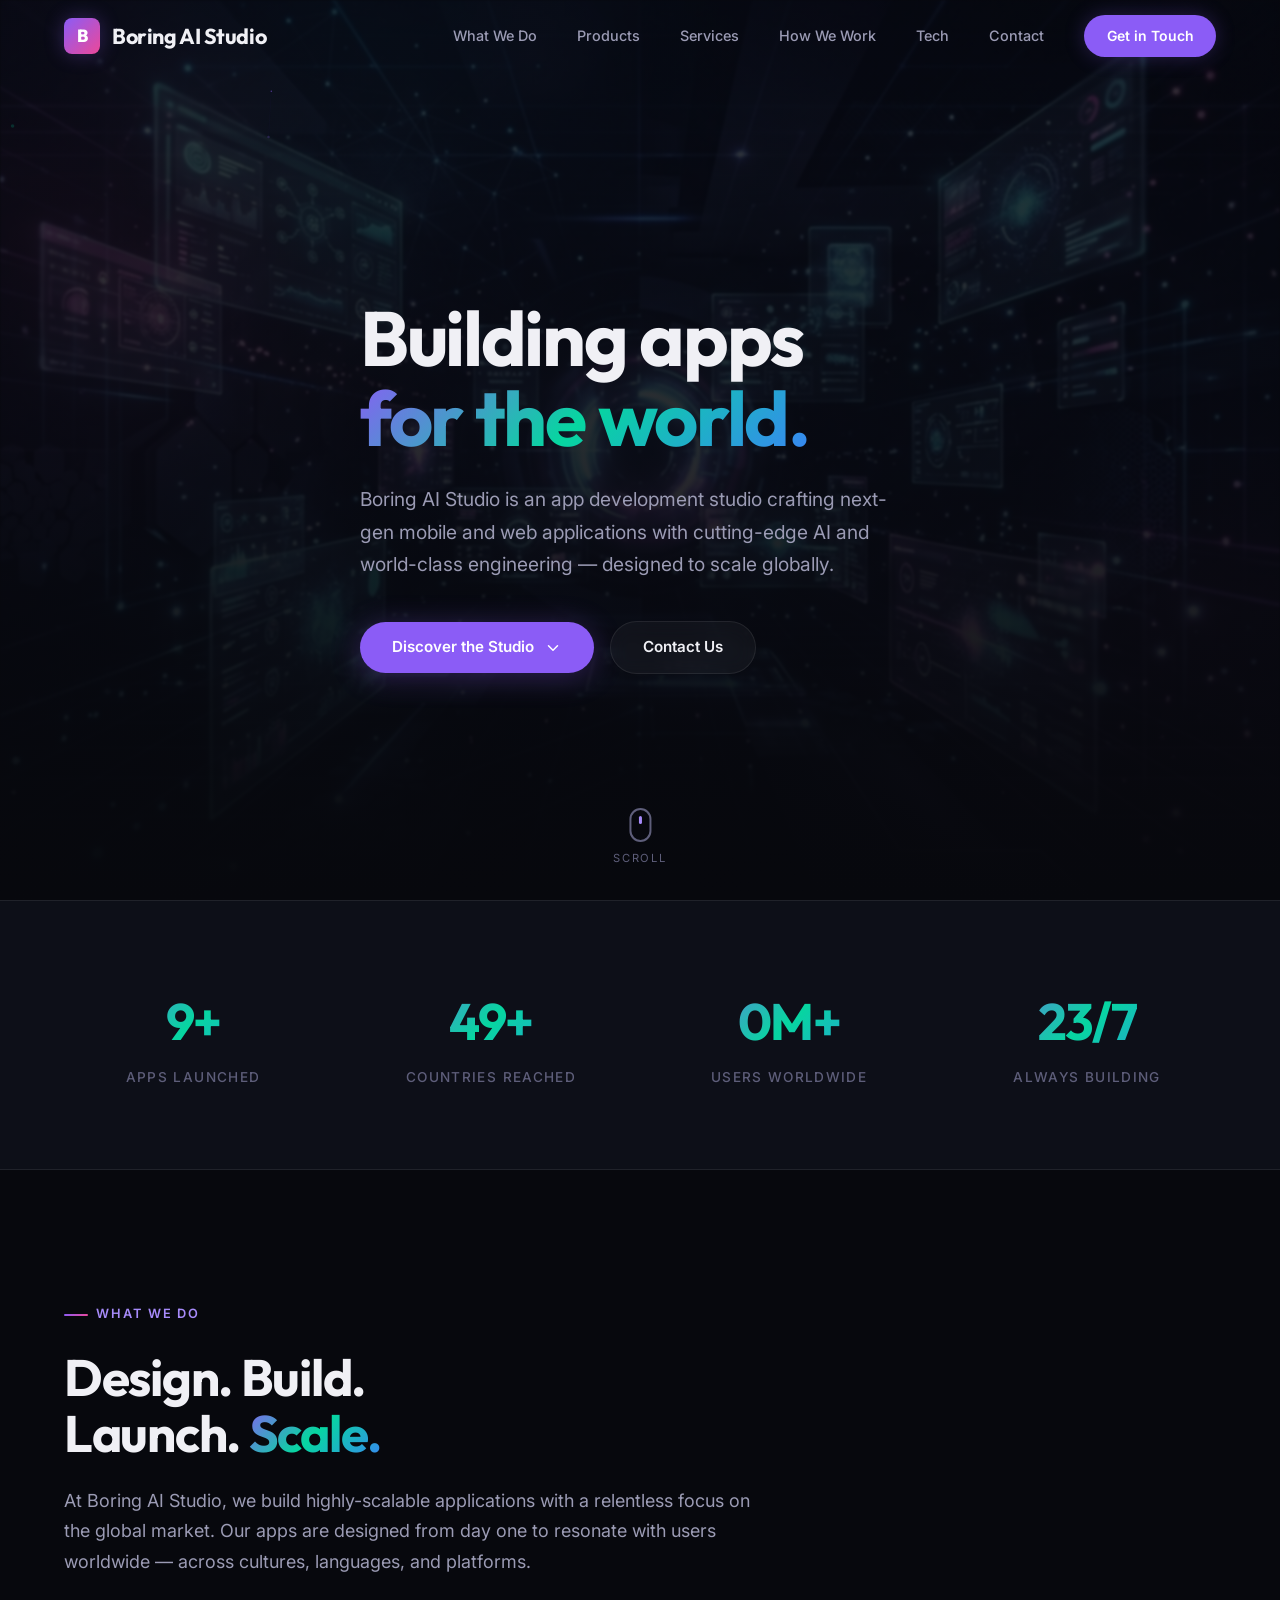
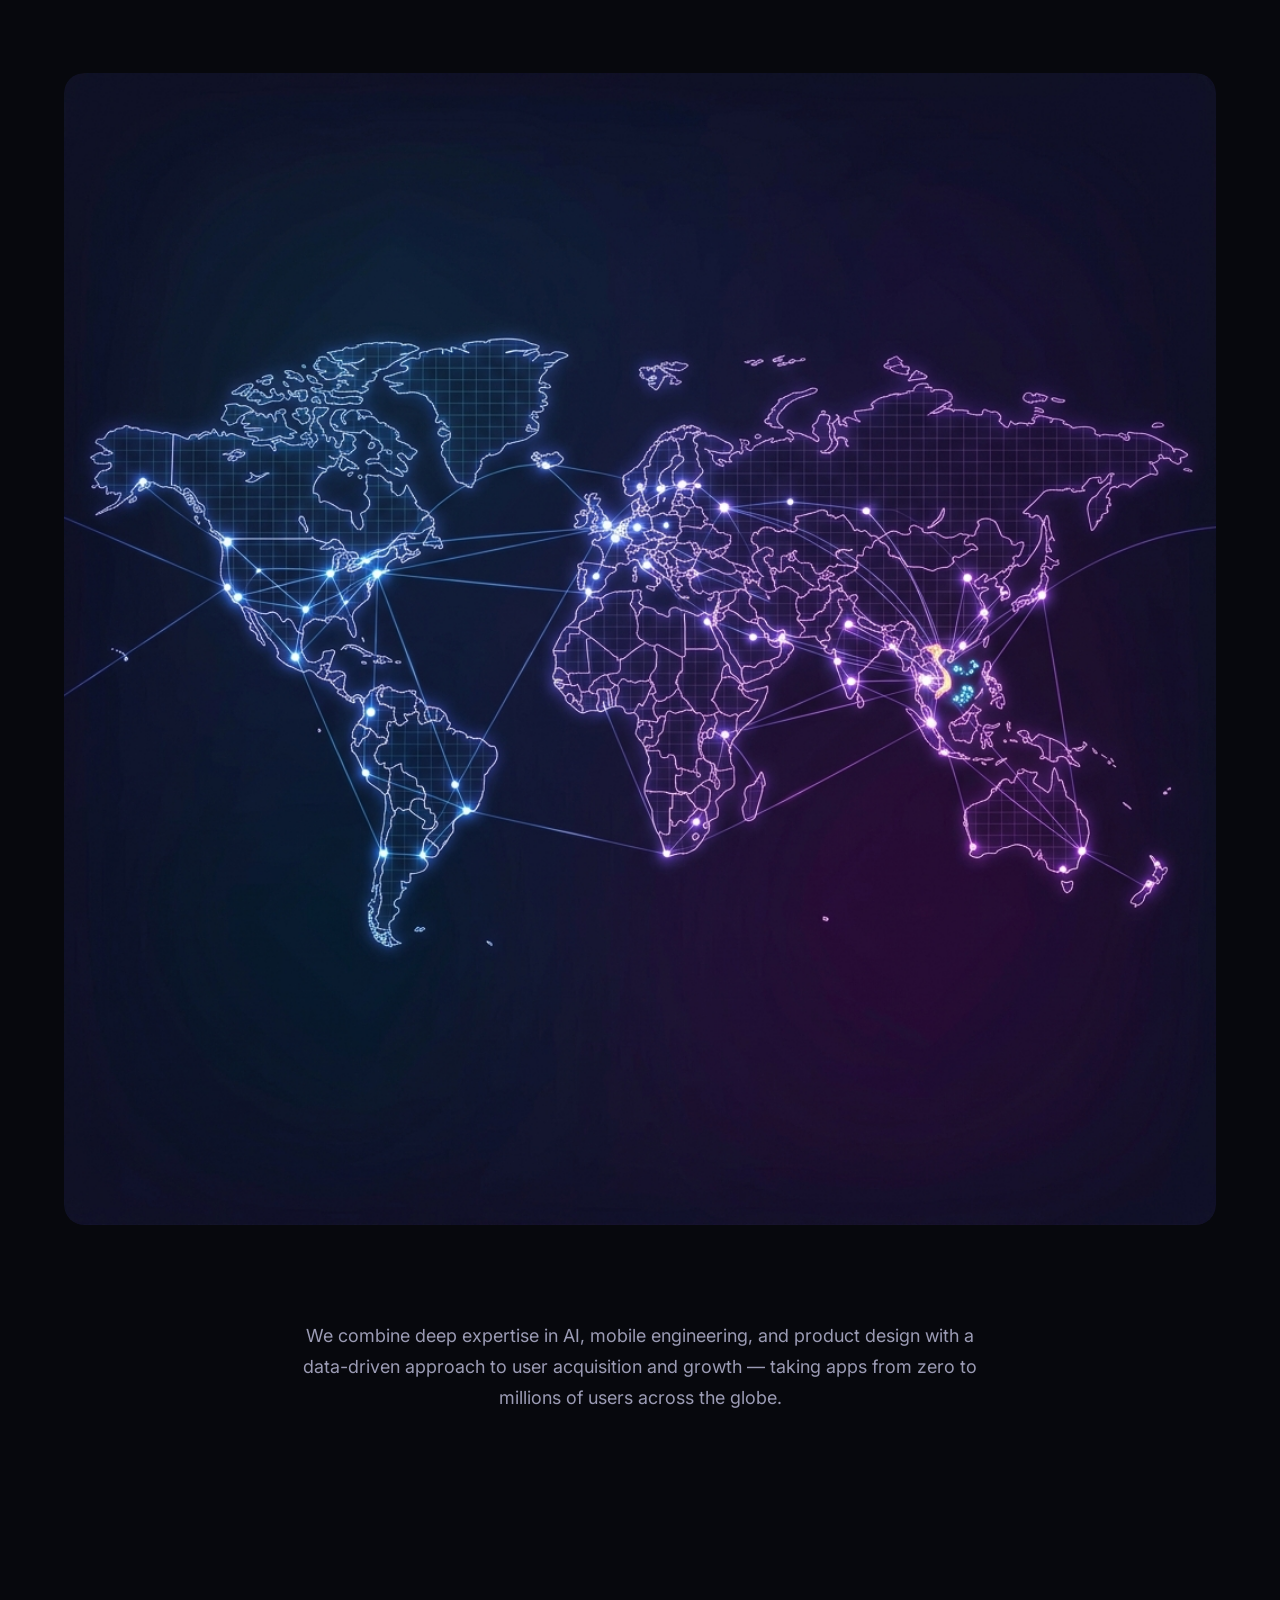
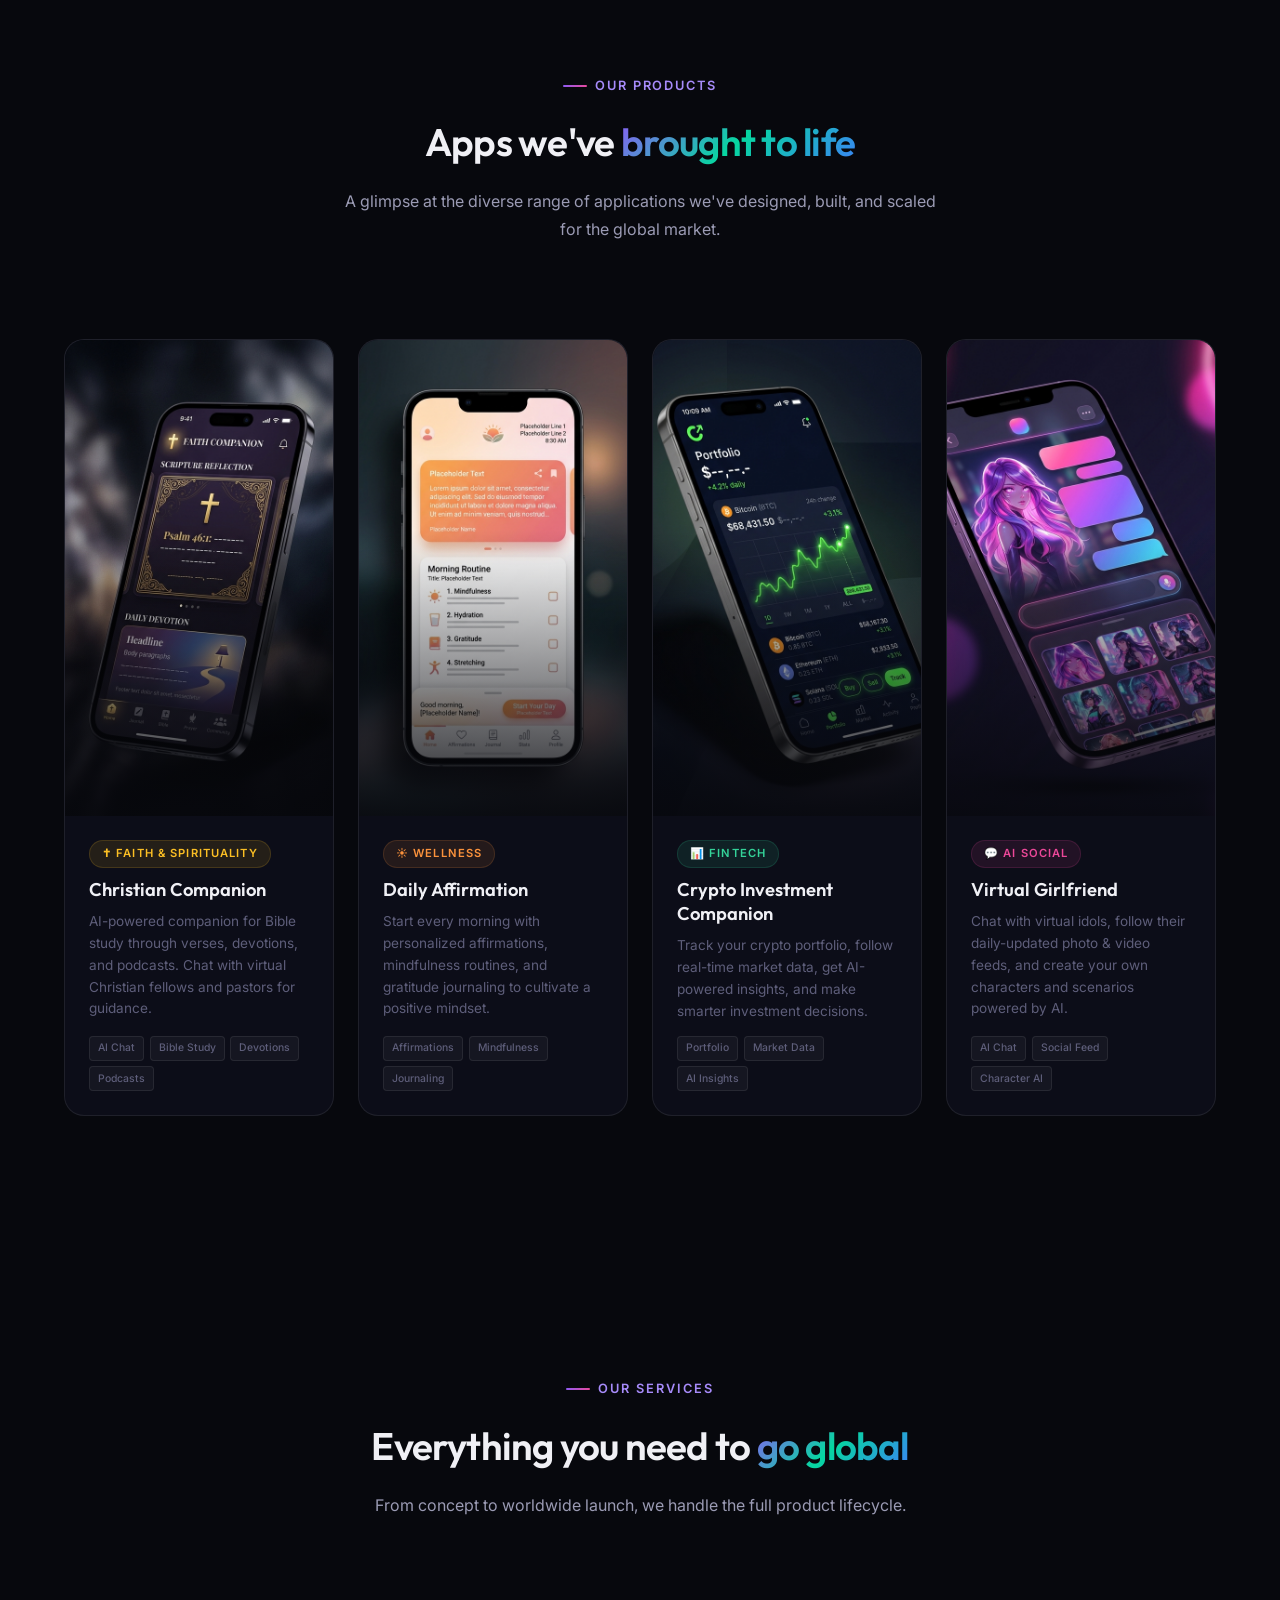
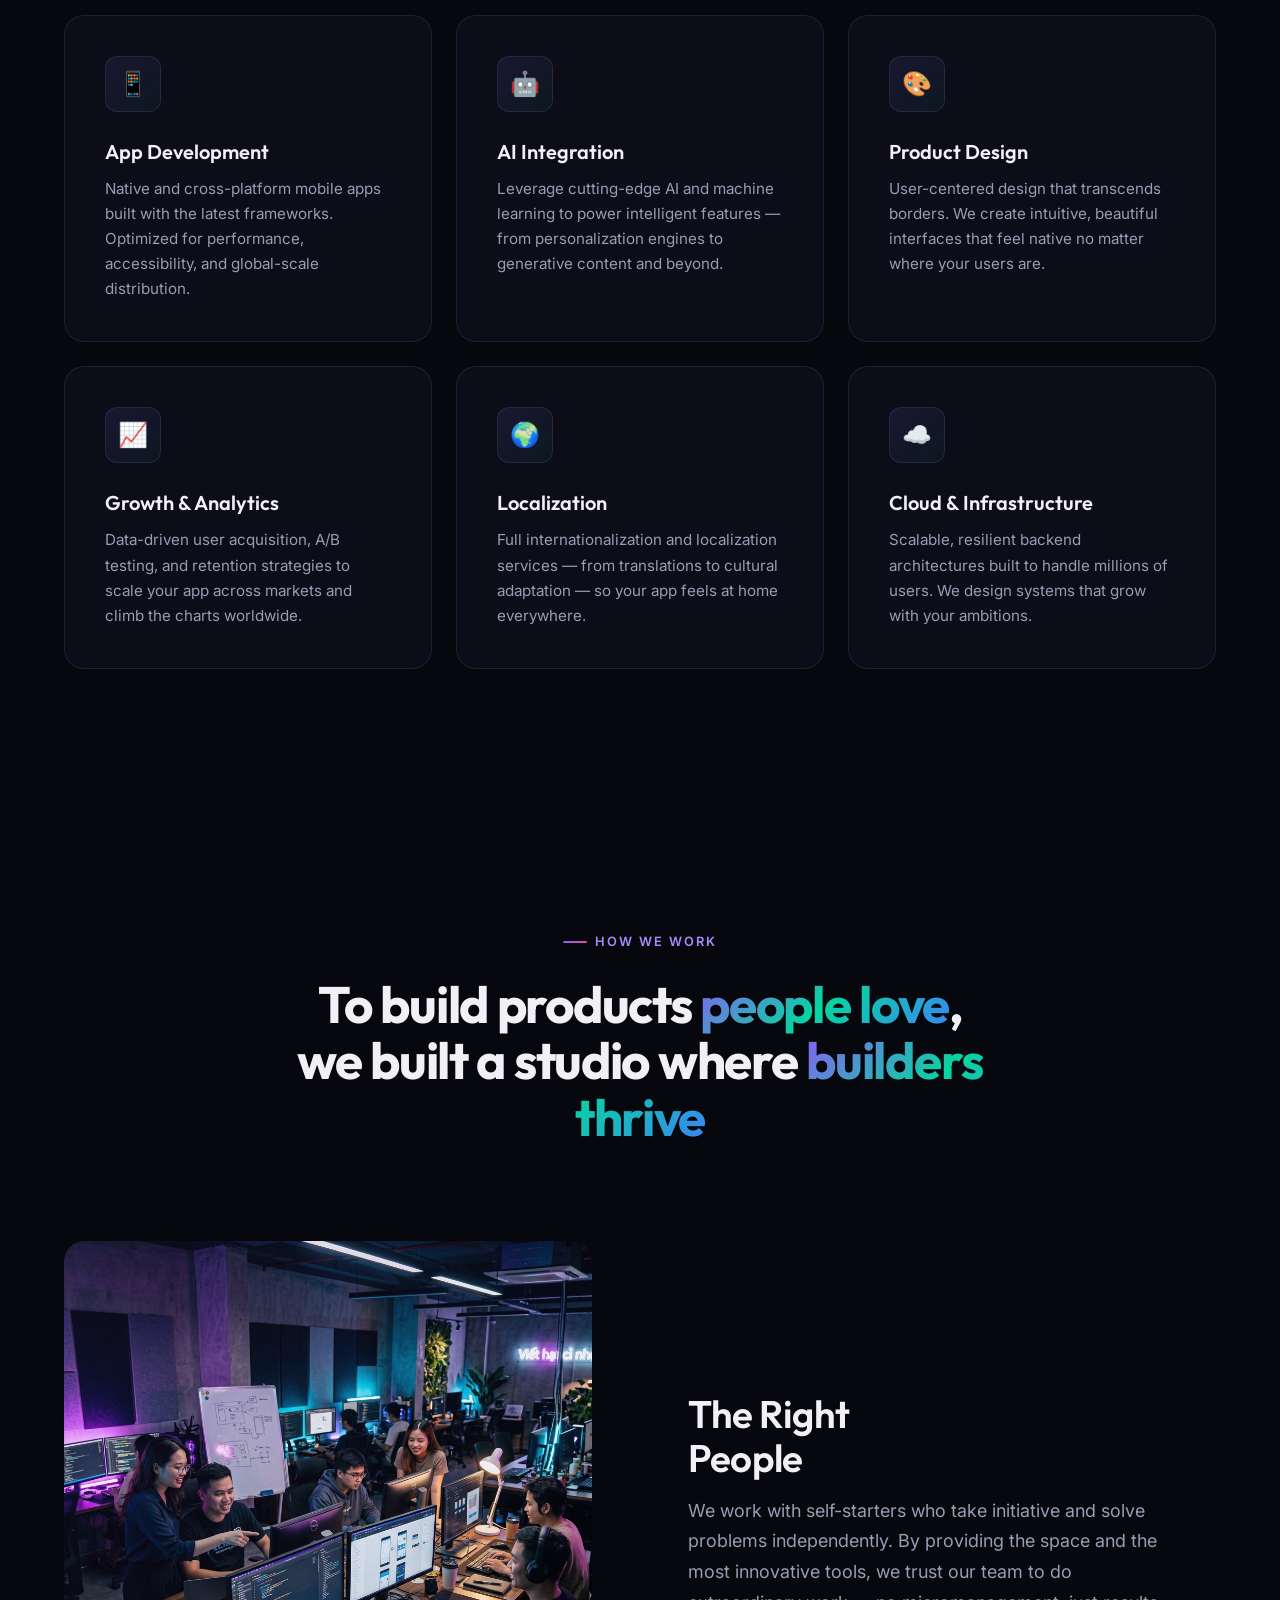
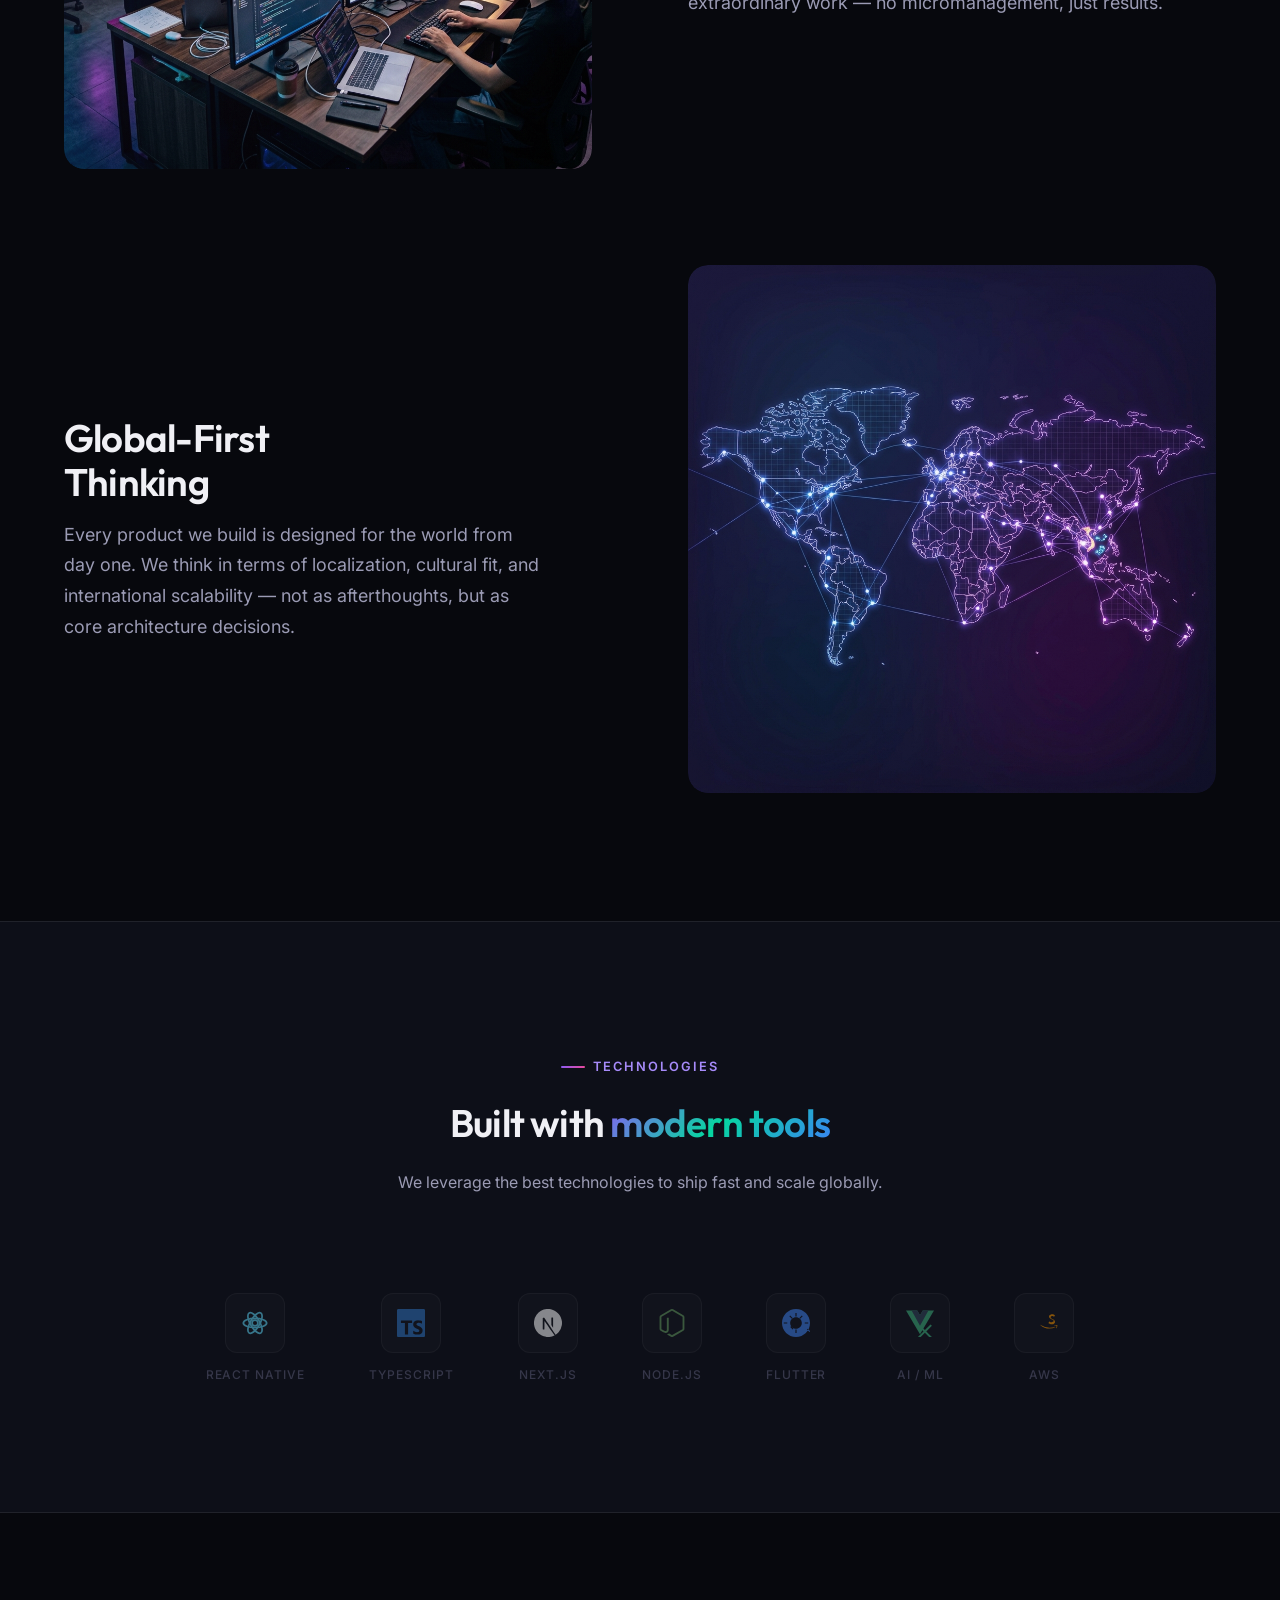
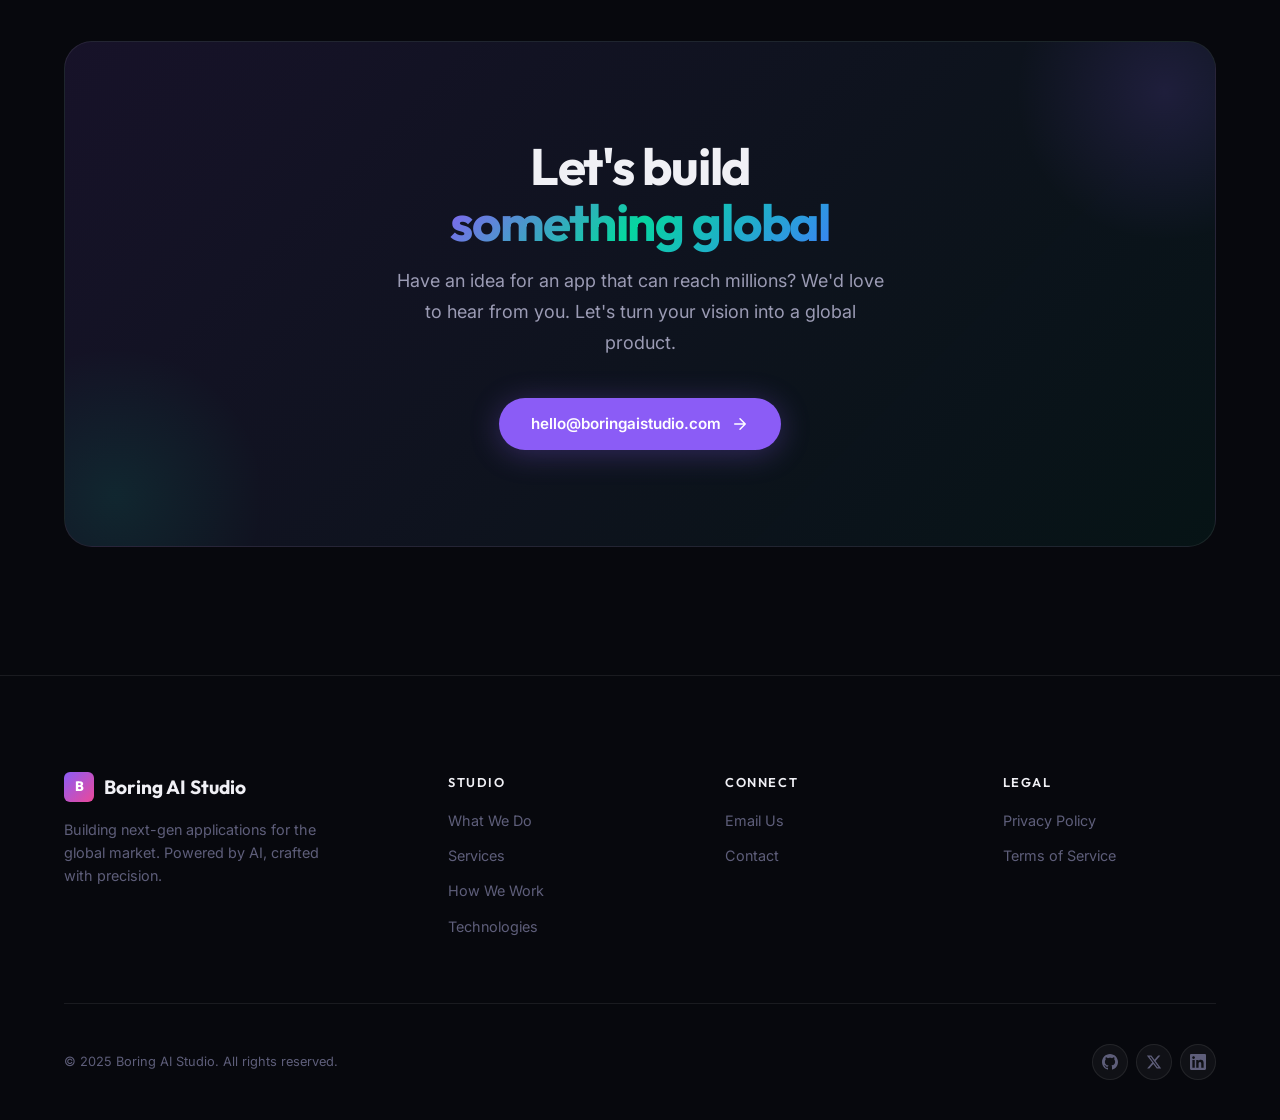
==== commit 55406a3a: "added portfolio" ====
--- a/index.html
+++ b/index.html
@@ -40,6 +40,7 @@
 
       <nav class="header__nav" aria-label="Main navigation">
         <a href="#what-we-do" class="header__nav-link" id="nav-what-we-do">What We Do</a>
+        <a href="#products" class="header__nav-link" id="nav-products">Products</a>
         <a href="#services" class="header__nav-link" id="nav-services">Services</a>
         <a href="#how-we-work" class="header__nav-link" id="nav-how-we-work">How We Work</a>
         <a href="#tech" class="header__nav-link" id="nav-tech">Tech</a>
@@ -58,6 +59,7 @@
   <!-- Mobile Nav Overlay -->
   <div class="mobile-nav" id="mobile-nav">
     <a href="#what-we-do" class="mobile-nav__link">What We Do</a>
+    <a href="#products" class="mobile-nav__link">Products</a>
     <a href="#services" class="mobile-nav__link">Services</a>
     <a href="#how-we-work" class="mobile-nav__link">How We Work</a>
     <a href="#tech" class="mobile-nav__link">Tech</a>
@@ -152,6 +154,94 @@
     </section>
 
     <!-- ============================================================
+         PRODUCTS SHOWCASE
+         ============================================================ -->
+    <section class="products" id="products">
+      <div class="container">
+        <div class="products__header reveal">
+          <span class="section-label">Our Products</span>
+          <h2 class="display-md products__title">Apps we've <span class="gradient-text">brought to life</span></h2>
+          <p class="body-md">A glimpse at the diverse range of applications we've designed, built, and scaled for the global market.</p>
+        </div>
+
+        <div class="products__carousel-wrapper">
+          <div class="products__carousel">
+
+            <!-- Card 1 — Christian Companion -->
+            <article class="product-card reveal" id="product-christian">
+              <div class="product-card__image">
+                <img src="assets/images/app-christian.png" alt="AI-powered Christian companion app with Bible study features" loading="lazy">
+              </div>
+              <div class="product-card__body">
+                <span class="product-card__category product-card__category--faith">✝ Faith & Spirituality</span>
+                <h3 class="product-card__name">Christian Companion</h3>
+                <p class="product-card__desc">AI-powered companion for Bible study through verses, devotions, and podcasts. Chat with virtual Christian fellows and pastors for guidance.</p>
+                <div class="product-card__tags">
+                  <span class="product-card__tag">AI Chat</span>
+                  <span class="product-card__tag">Bible Study</span>
+                  <span class="product-card__tag">Devotions</span>
+                  <span class="product-card__tag">Podcasts</span>
+                </div>
+              </div>
+            </article>
+
+            <!-- Card 2 — Daily Affirmation -->
+            <article class="product-card reveal reveal-delay-1" id="product-affirmation">
+              <div class="product-card__image">
+                <img src="assets/images/app-affirmation.png" alt="Daily affirmation and wellness app with motivational content" loading="lazy">
+              </div>
+              <div class="product-card__body">
+                <span class="product-card__category product-card__category--wellness">☀ Wellness</span>
+                <h3 class="product-card__name">Daily Affirmation</h3>
+                <p class="product-card__desc">Start every morning with personalized affirmations, mindfulness routines, and gratitude journaling to cultivate a positive mindset.</p>
+                <div class="product-card__tags">
+                  <span class="product-card__tag">Affirmations</span>
+                  <span class="product-card__tag">Mindfulness</span>
+                  <span class="product-card__tag">Journaling</span>
+                </div>
+              </div>
+            </article>
+
+            <!-- Card 3 — Crypto Companion -->
+            <article class="product-card reveal reveal-delay-2" id="product-crypto">
+              <div class="product-card__image">
+                <img src="assets/images/app-crypto.png" alt="Cryptocurrency investment companion with portfolio tracking" loading="lazy">
+              </div>
+              <div class="product-card__body">
+                <span class="product-card__category product-card__category--fintech">📊 Fintech</span>
+                <h3 class="product-card__name">Crypto Investment Companion</h3>
+                <p class="product-card__desc">Track your crypto portfolio, follow real-time market data, get AI-powered insights, and make smarter investment decisions.</p>
+                <div class="product-card__tags">
+                  <span class="product-card__tag">Portfolio</span>
+                  <span class="product-card__tag">Market Data</span>
+                  <span class="product-card__tag">AI Insights</span>
+                </div>
+              </div>
+            </article>
+
+            <!-- Card 4 — Virtual Girlfriend -->
+            <article class="product-card reveal reveal-delay-3" id="product-virtual-gf">
+              <div class="product-card__image">
+                <img src="assets/images/app-virtual-gf.png" alt="AI virtual companion chat app with social features" loading="lazy">
+              </div>
+              <div class="product-card__body">
+                <span class="product-card__category product-card__category--social">💬 AI Social</span>
+                <h3 class="product-card__name">Virtual Girlfriend</h3>
+                <p class="product-card__desc">Chat with virtual idols, follow their daily-updated photo & video feeds, and create your own characters and scenarios powered by AI.</p>
+                <div class="product-card__tags">
+                  <span class="product-card__tag">AI Chat</span>
+                  <span class="product-card__tag">Social Feed</span>
+                  <span class="product-card__tag">Character AI</span>
+                </div>
+              </div>
+            </article>
+
+          </div>
+        </div>
+      </div>
+    </section>
+
+    <!-- ============================================================
          SERVICES
          ============================================================ -->
     <section class="services" id="services">
--- a/styles.css
+++ b/styles.css
@@ -814,6 +814,161 @@
 }
 
 /* ================================================================
+   PRODUCTS SHOWCASE
+   ================================================================ */
+.products {
+  padding: var(--space-3xl) 0;
+  position: relative;
+  overflow: hidden;
+}
+
+.products__header {
+  max-width: 600px;
+  margin-bottom: var(--space-2xl);
+  text-align: center;
+  margin-left: auto;
+  margin-right: auto;
+}
+
+.products__title {
+  margin-bottom: var(--space-md);
+}
+
+.products__carousel-wrapper {
+  position: relative;
+}
+
+.products__carousel {
+  display: grid;
+  grid-template-columns: repeat(4, 1fr);
+  gap: var(--space-md);
+}
+
+.product-card {
+  position: relative;
+  border-radius: var(--radius-lg);
+  overflow: hidden;
+  background: var(--bg-card);
+  border: 1px solid var(--bg-glass-border);
+  transition: all var(--transition-smooth);
+  display: flex;
+  flex-direction: column;
+}
+
+.product-card:hover {
+  border-color: rgba(139, 92, 246, 0.25);
+  transform: translateY(-6px);
+  box-shadow: 0 20px 60px rgba(0, 0, 0, 0.4), var(--shadow-glow);
+}
+
+.product-card__image {
+  position: relative;
+  width: 100%;
+  aspect-ratio: 9 / 16;
+  overflow: hidden;
+  background: var(--bg-secondary);
+}
+
+.product-card__image img {
+  width: 100%;
+  height: 100%;
+  object-fit: cover;
+  transition: transform 0.6s cubic-bezier(0.4, 0, 0.2, 1);
+}
+
+.product-card:hover .product-card__image img {
+  transform: scale(1.05);
+}
+
+.product-card__image::after {
+  content: '';
+  position: absolute;
+  inset: 0;
+  background: linear-gradient(180deg, transparent 40%, rgba(7, 8, 13, 0.9) 100%);
+  pointer-events: none;
+}
+
+.product-card__body {
+  padding: var(--space-md);
+  flex: 1;
+  display: flex;
+  flex-direction: column;
+  gap: 0.6rem;
+}
+
+.product-card__category {
+  display: inline-flex;
+  align-items: center;
+  gap: 0.35rem;
+  width: fit-content;
+  padding: 0.25rem 0.75rem;
+  font-size: 0.7rem;
+  font-weight: 600;
+  text-transform: uppercase;
+  letter-spacing: 0.1em;
+  border-radius: 100px;
+  background: rgba(139, 92, 246, 0.12);
+  color: var(--accent-purple-light);
+  border: 1px solid rgba(139, 92, 246, 0.15);
+}
+
+.product-card__category--faith {
+  background: rgba(251, 191, 36, 0.1);
+  color: #fbbf24;
+  border-color: rgba(251, 191, 36, 0.15);
+}
+
+.product-card__category--wellness {
+  background: rgba(251, 146, 60, 0.1);
+  color: #fb923c;
+  border-color: rgba(251, 146, 60, 0.15);
+}
+
+.product-card__category--fintech {
+  background: rgba(52, 211, 153, 0.1);
+  color: #34d399;
+  border-color: rgba(52, 211, 153, 0.15);
+}
+
+.product-card__category--social {
+  background: rgba(236, 72, 153, 0.1);
+  color: #ec4899;
+  border-color: rgba(236, 72, 153, 0.15);
+}
+
+.product-card__name {
+  font-family: var(--font-display);
+  font-size: 1.15rem;
+  font-weight: 600;
+  color: var(--text-primary);
+  line-height: 1.3;
+}
+
+.product-card__desc {
+  font-size: 0.85rem;
+  line-height: 1.6;
+  color: var(--text-muted);
+  flex: 1;
+}
+
+.product-card__tags {
+  display: flex;
+  flex-wrap: wrap;
+  gap: 0.35rem;
+  margin-top: 0.25rem;
+}
+
+.product-card__tag {
+  font-size: 0.65rem;
+  font-weight: 500;
+  padding: 0.2rem 0.5rem;
+  border-radius: 4px;
+  background: var(--bg-glass);
+  color: var(--text-muted);
+  border: 1px solid var(--bg-glass-border);
+}
+
+/* ================================================================
    CTA SECTION
    ================================================================ */
 .cta {
@@ -1058,6 +1213,10 @@
     grid-template-columns: repeat(2, 1fr);
   }
 
+  .products__carousel {
+    grid-template-columns: repeat(2, 1fr);
+  }
+
   .feature-row {
     gap: var(--space-xl);
   }
@@ -1102,6 +1261,12 @@
 
   .services__grid {
     grid-template-columns: 1fr;
+  }
+
+  .products__carousel {
+    grid-template-columns: 1fr;
+    max-width: 360px;
+    margin: 0 auto;
   }
 
   .feature-row {
